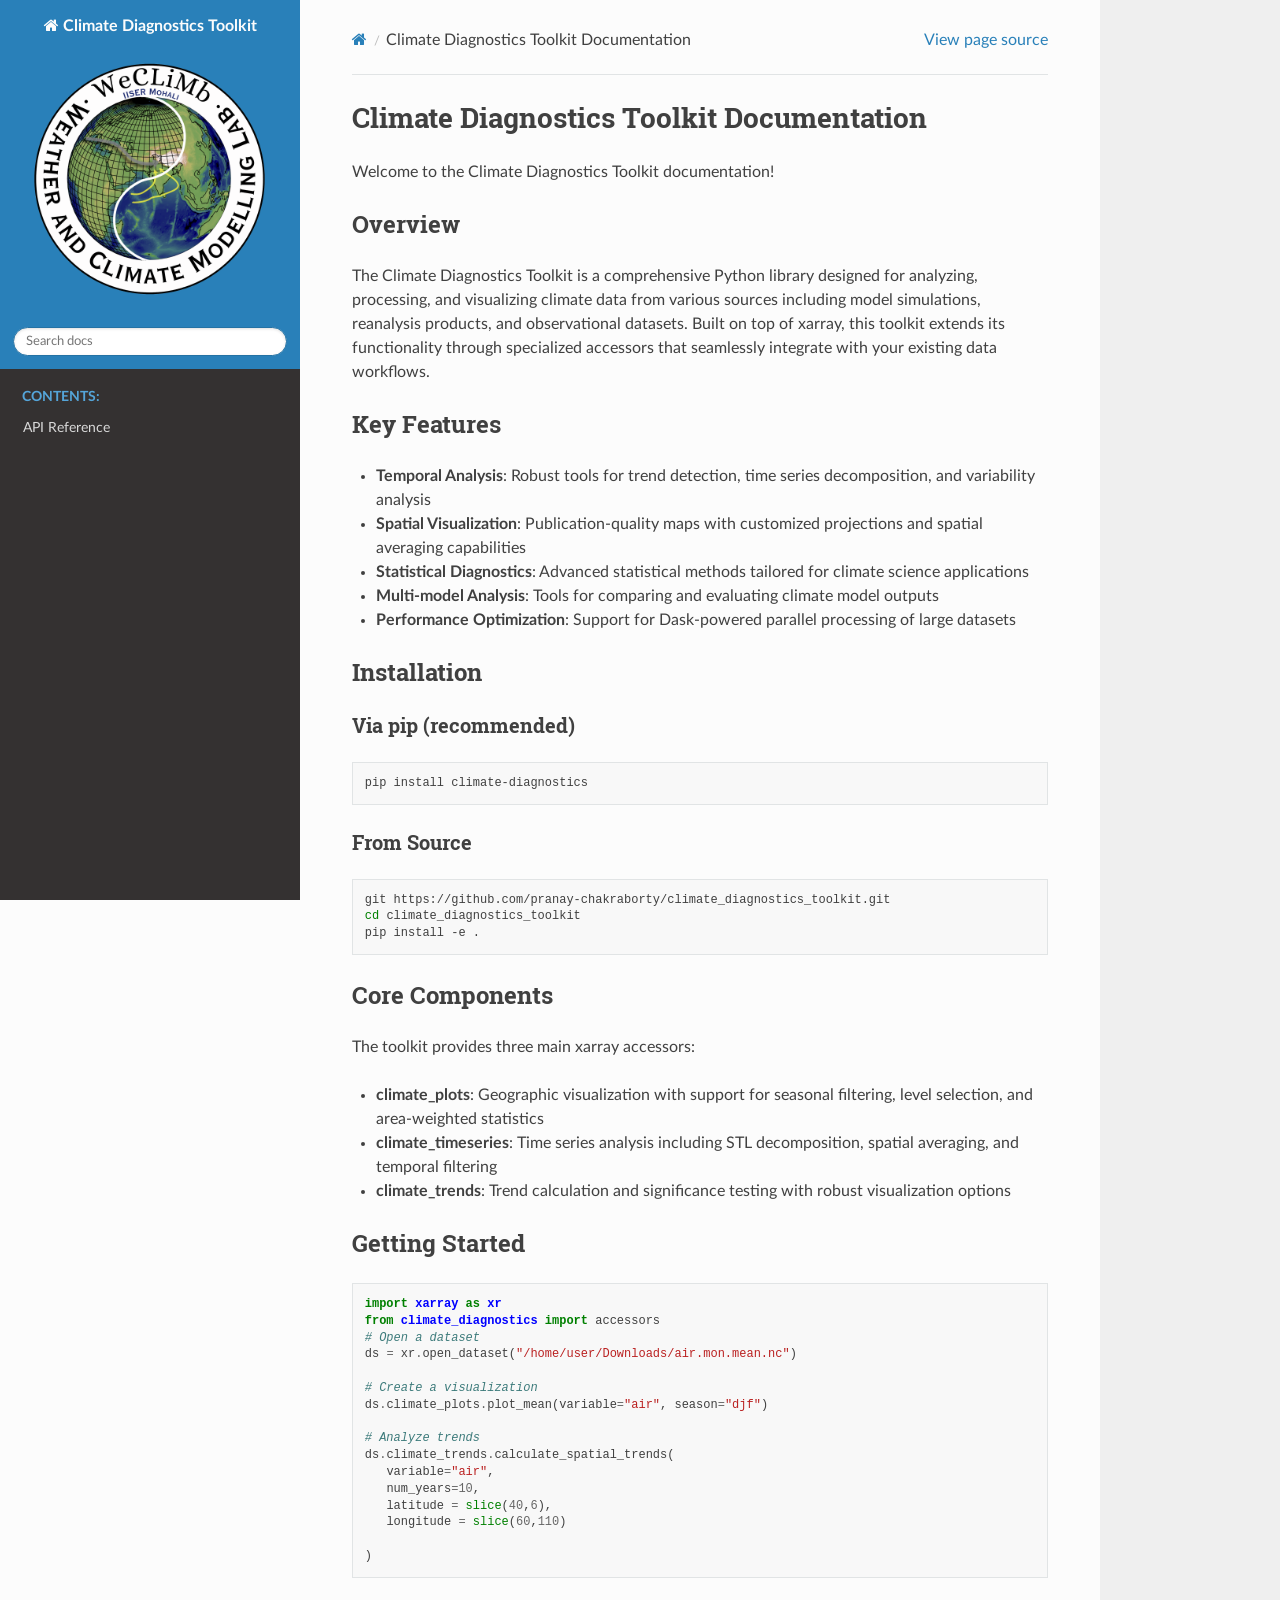
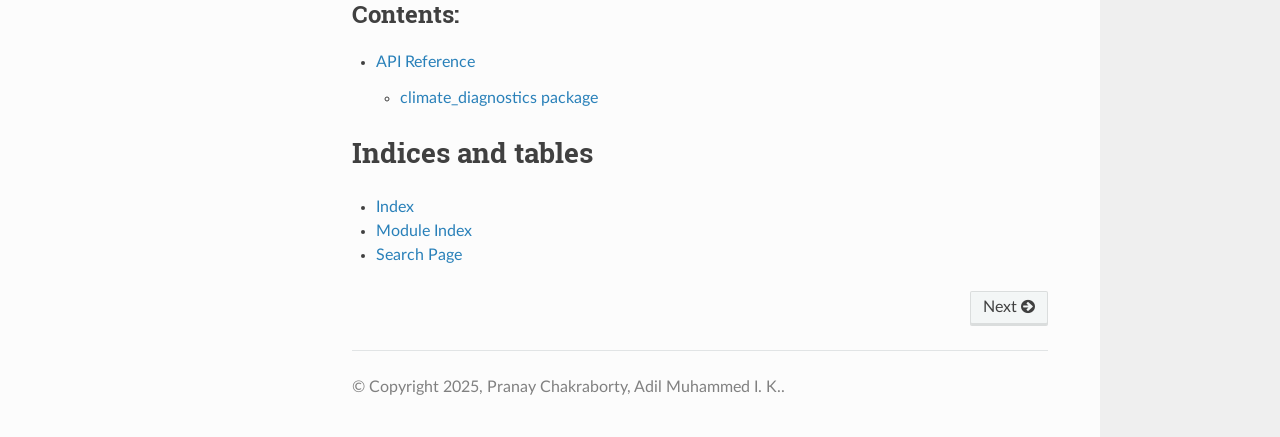
==== index.html @ 6eddb55f "deploy: e8792950f66086d9d485905671f3666b9c211454" ====
<!DOCTYPE html>
<html class="writer-html5" lang="en" data-content_root="./">
<head>
  <meta charset="utf-8" /><meta name="viewport" content="width=device-width, initial-scale=1" />

  <meta name="viewport" content="width=device-width, initial-scale=1.0" />
  <title>Climate Diagnostics Toolkit Documentation &mdash; Climate Diagnostics Toolkit 0.1.0 documentation</title>
      <link rel="stylesheet" type="text/css" href="_static/pygments.css?v=b86133f3" />
      <link rel="stylesheet" type="text/css" href="_static/css/theme.css?v=e59714d7" />

  
      <script src="_static/jquery.js?v=5d32c60e"></script>
      <script src="_static/_sphinx_javascript_frameworks_compat.js?v=2cd50e6c"></script>
      <script src="_static/documentation_options.js?v=01f34227"></script>
      <script src="_static/doctools.js?v=9bcbadda"></script>
      <script src="_static/sphinx_highlight.js?v=dc90522c"></script>
    <script src="_static/js/theme.js"></script>
    <link rel="index" title="Index" href="genindex.html" />
    <link rel="search" title="Search" href="search.html" />
    <link rel="next" title="climate_diagnostics" href="modules.html" /> 
</head>

<body class="wy-body-for-nav"> 
  <div class="wy-grid-for-nav">
    <nav data-toggle="wy-nav-shift" class="wy-nav-side">
      <div class="wy-side-scroll">
        <div class="wy-side-nav-search" >

          
          
          <a href="#" class="icon icon-home">
            Climate Diagnostics Toolkit
              <img src="_static/WeCLiMb_LOGO_1.png" class="logo" alt="Logo"/>
          </a>
<div role="search">
  <form id="rtd-search-form" class="wy-form" action="search.html" method="get">
    <input type="text" name="q" placeholder="Search docs" aria-label="Search docs" />
    <input type="hidden" name="check_keywords" value="yes" />
    <input type="hidden" name="area" value="default" />
  </form>
</div>
        </div><div class="wy-menu wy-menu-vertical" data-spy="affix" role="navigation" aria-label="Navigation menu">
              <p class="caption" role="heading"><span class="caption-text">Contents:</span></p>
<ul>
<li class="toctree-l1"><a class="reference internal" href="modules.html">API Reference</a></li>
</ul>

        </div>
      </div>
    </nav>

    <section data-toggle="wy-nav-shift" class="wy-nav-content-wrap"><nav class="wy-nav-top" aria-label="Mobile navigation menu" >
          <i data-toggle="wy-nav-top" class="fa fa-bars"></i>
          <a href="#">Climate Diagnostics Toolkit</a>
      </nav>

      <div class="wy-nav-content">
        <div class="rst-content">
          <div role="navigation" aria-label="Page navigation">
  <ul class="wy-breadcrumbs">
      <li><a href="#" class="icon icon-home" aria-label="Home"></a></li>
      <li class="breadcrumb-item active">Climate Diagnostics Toolkit Documentation</li>
      <li class="wy-breadcrumbs-aside">
            <a href="_sources/index.rst.txt" rel="nofollow"> View page source</a>
      </li>
  </ul>
  <hr/>
</div>
          <div role="main" class="document" itemscope="itemscope" itemtype="http://schema.org/Article">
           <div itemprop="articleBody">
             
  <section id="climate-diagnostics-toolkit-documentation">
<h1>Climate Diagnostics Toolkit Documentation<a class="headerlink" href="#climate-diagnostics-toolkit-documentation" title="Link to this heading"></a></h1>
<p>Welcome to the Climate Diagnostics Toolkit documentation!</p>
<section id="overview">
<h2>Overview<a class="headerlink" href="#overview" title="Link to this heading"></a></h2>
<p>The Climate Diagnostics Toolkit is a comprehensive Python library designed for analyzing, processing, and visualizing climate data from various sources including model simulations, reanalysis products, and observational datasets. Built on top of xarray, this toolkit extends its functionality through specialized accessors that seamlessly integrate with your existing data workflows.</p>
</section>
<section id="key-features">
<h2>Key Features<a class="headerlink" href="#key-features" title="Link to this heading"></a></h2>
<ul class="simple">
<li><p><strong>Temporal Analysis</strong>: Robust tools for trend detection, time series decomposition, and variability analysis</p></li>
<li><p><strong>Spatial Visualization</strong>: Publication-quality maps with customized projections and spatial averaging capabilities</p></li>
<li><p><strong>Statistical Diagnostics</strong>: Advanced statistical methods tailored for climate science applications</p></li>
<li><p><strong>Multi-model Analysis</strong>: Tools for comparing and evaluating climate model outputs</p></li>
<li><p><strong>Performance Optimization</strong>: Support for Dask-powered parallel processing of large datasets</p></li>
</ul>
</section>
<section id="installation">
<h2>Installation<a class="headerlink" href="#installation" title="Link to this heading"></a></h2>
<section id="via-pip-recommended">
<h3>Via pip (recommended)<a class="headerlink" href="#via-pip-recommended" title="Link to this heading"></a></h3>
<div class="highlight-bash notranslate"><div class="highlight"><pre><span></span>pip<span class="w"> </span>install<span class="w"> </span>climate-diagnostics
</pre></div>
</div>
</section>
<section id="from-source">
<h3>From Source<a class="headerlink" href="#from-source" title="Link to this heading"></a></h3>
<div class="highlight-bash notranslate"><div class="highlight"><pre><span></span>git<span class="w"> </span>https://github.com/pranay-chakraborty/climate_diagnostics_toolkit.git
<span class="nb">cd</span><span class="w"> </span>climate_diagnostics_toolkit
pip<span class="w"> </span>install<span class="w"> </span>-e<span class="w"> </span>.
</pre></div>
</div>
</section>
</section>
<section id="core-components">
<h2>Core Components<a class="headerlink" href="#core-components" title="Link to this heading"></a></h2>
<p>The toolkit provides three main xarray accessors:</p>
<ul class="simple">
<li><p><strong>climate_plots</strong>: Geographic visualization with support for seasonal filtering, level selection, and area-weighted statistics</p></li>
<li><p><strong>climate_timeseries</strong>: Time series analysis including STL decomposition, spatial averaging, and temporal filtering</p></li>
<li><p><strong>climate_trends</strong>: Trend calculation and significance testing with robust visualization options</p></li>
</ul>
</section>
<section id="getting-started">
<h2>Getting Started<a class="headerlink" href="#getting-started" title="Link to this heading"></a></h2>
<div class="highlight-python notranslate"><div class="highlight"><pre><span></span><span class="kn">import</span><span class="w"> </span><span class="nn">xarray</span><span class="w"> </span><span class="k">as</span><span class="w"> </span><span class="nn">xr</span>
<span class="kn">from</span><span class="w"> </span><span class="nn">climate_diagnostics</span><span class="w"> </span><span class="kn">import</span> <span class="n">accessors</span>
<span class="c1"># Open a dataset</span>
<span class="n">ds</span> <span class="o">=</span> <span class="n">xr</span><span class="o">.</span><span class="n">open_dataset</span><span class="p">(</span><span class="s2">&quot;/home/user/Downloads/air.mon.mean.nc&quot;</span><span class="p">)</span>

<span class="c1"># Create a visualization</span>
<span class="n">ds</span><span class="o">.</span><span class="n">climate_plots</span><span class="o">.</span><span class="n">plot_mean</span><span class="p">(</span><span class="n">variable</span><span class="o">=</span><span class="s2">&quot;air&quot;</span><span class="p">,</span> <span class="n">season</span><span class="o">=</span><span class="s2">&quot;djf&quot;</span><span class="p">)</span>

<span class="c1"># Analyze trends</span>
<span class="n">ds</span><span class="o">.</span><span class="n">climate_trends</span><span class="o">.</span><span class="n">calculate_spatial_trends</span><span class="p">(</span>
   <span class="n">variable</span><span class="o">=</span><span class="s2">&quot;air&quot;</span><span class="p">,</span>
   <span class="n">num_years</span><span class="o">=</span><span class="mi">10</span><span class="p">,</span>
   <span class="n">latitude</span> <span class="o">=</span> <span class="nb">slice</span><span class="p">(</span><span class="mi">40</span><span class="p">,</span><span class="mi">6</span><span class="p">),</span>
   <span class="n">longitude</span> <span class="o">=</span> <span class="nb">slice</span><span class="p">(</span><span class="mi">60</span><span class="p">,</span><span class="mi">110</span><span class="p">)</span>

<span class="p">)</span>
</pre></div>
</div>
<div class="toctree-wrapper compound">
<p class="caption" role="heading"><span class="caption-text">Contents:</span></p>
<ul>
<li class="toctree-l1"><a class="reference internal" href="modules.html">API Reference</a><ul>
<li class="toctree-l2"><a class="reference internal" href="climate_diagnostics.html">climate_diagnostics package</a></li>
</ul>
</li>
</ul>
</div>
</section>
</section>
<section id="indices-and-tables">
<h1>Indices and tables<a class="headerlink" href="#indices-and-tables" title="Link to this heading"></a></h1>
<ul class="simple">
<li><p><a class="reference internal" href="genindex.html"><span class="std std-ref">Index</span></a></p></li>
<li><p><a class="reference internal" href="py-modindex.html"><span class="std std-ref">Module Index</span></a></p></li>
<li><p><a class="reference internal" href="search.html"><span class="std std-ref">Search Page</span></a></p></li>
</ul>
</section>


           </div>
          </div>
          <footer><div class="rst-footer-buttons" role="navigation" aria-label="Footer">
        <a href="modules.html" class="btn btn-neutral float-right" title="climate_diagnostics" accesskey="n" rel="next">Next <span class="fa fa-arrow-circle-right" aria-hidden="true"></span></a>
    </div>

  <hr/>

  <div role="contentinfo">
    <p>&#169; Copyright 2025, Pranay Chakraborty, Adil Muhammed I. K..</p>
  </div>

   

</footer>
        </div>
      </div>
    </section>
  </div>
  <script>
      jQuery(function () {
          SphinxRtdTheme.Navigation.enable(true);
      });
  </script> 

</body>
</html>
---- _static/pygments.css ----
pre { line-height: 125%; }
td.linenos .normal { color: inherit; background-color: transparent; padding-left: 5px; padding-right: 5px; }
span.linenos { color: inherit; background-color: transparent; padding-left: 5px; padding-right: 5px; }
td.linenos .special { color: #000000; background-color: #ffffc0; padding-left: 5px; padding-right: 5px; }
span.linenos.special { color: #000000; background-color: #ffffc0; padding-left: 5px; padding-right: 5px; }
.highlight .hll { background-color: #ffffcc }
.highlight { background: #f8f8f8; }
.highlight .c { color: #3D7B7B; font-style: italic } /* Comment */
.highlight .err { border: 1px solid #F00 } /* Error */
.highlight .k { color: #008000; font-weight: bold } /* Keyword */
.highlight .o { color: #666 } /* Operator */
.highlight .ch { color: #3D7B7B; font-style: italic } /* Comment.Hashbang */
.highlight .cm { color: #3D7B7B; font-style: italic } /* Comment.Multiline */
.highlight .cp { color: #9C6500 } /* Comment.Preproc */
.highlight .cpf { color: #3D7B7B; font-style: italic } /* Comment.PreprocFile */
.highlight .c1 { color: #3D7B7B; font-style: italic } /* Comment.Single */
.highlight .cs { color: #3D7B7B; font-style: italic } /* Comment.Special */
.highlight .gd { color: #A00000 } /* Generic.Deleted */
.highlight .ge { font-style: italic } /* Generic.Emph */
.highlight .ges { font-weight: bold; font-style: italic } /* Generic.EmphStrong */
.highlight .gr { color: #E40000 } /* Generic.Error */
.highlight .gh { color: #000080; font-weight: bold } /* Generic.Heading */
.highlight .gi { color: #008400 } /* Generic.Inserted */
.highlight .go { color: #717171 } /* Generic.Output */
.highlight .gp { color: #000080; font-weight: bold } /* Generic.Prompt */
.highlight .gs { font-weight: bold } /* Generic.Strong */
.highlight .gu { color: #800080; font-weight: bold } /* Generic.Subheading */
.highlight .gt { color: #04D } /* Generic.Traceback */
.highlight .kc { color: #008000; font-weight: bold } /* Keyword.Constant */
.highlight .kd { color: #008000; font-weight: bold } /* Keyword.Declaration */
.highlight .kn { color: #008000; font-weight: bold } /* Keyword.Namespace */
.highlight .kp { color: #008000 } /* Keyword.Pseudo */
.highlight .kr { color: #008000; font-weight: bold } /* Keyword.Reserved */
.highlight .kt { color: #B00040 } /* Keyword.Type */
.highlight .m { color: #666 } /* Literal.Number */
.highlight .s { color: #BA2121 } /* Literal.String */
.highlight .na { color: #687822 } /* Name.Attribute */
.highlight .nb { color: #008000 } /* Name.Builtin */
.highlight .nc { color: #00F; font-weight: bold } /* Name.Class */
.highlight .no { color: #800 } /* Name.Constant */
.highlight .nd { color: #A2F } /* Name.Decorator */
.highlight .ni { color: #717171; font-weight: bold } /* Name.Entity */
.highlight .ne { color: #CB3F38; font-weight: bold } /* Name.Exception */
.highlight .nf { color: #00F } /* Name.Function */
.highlight .nl { color: #767600 } /* Name.Label */
.highlight .nn { color: #00F; font-weight: bold } /* Name.Namespace */
.highlight .nt { color: #008000; font-weight: bold } /* Name.Tag */
.highlight .nv { color: #19177C } /* Name.Variable */
.highlight .ow { color: #A2F; font-weight: bold } /* Operator.Word */
.highlight .w { color: #BBB } /* Text.Whitespace */
.highlight .mb { color: #666 } /* Literal.Number.Bin */
.highlight .mf { color: #666 } /* Literal.Number.Float */
.highlight .mh { color: #666 } /* Literal.Number.Hex */
.highlight .mi { color: #666 } /* Literal.Number.Integer */
.highlight .mo { color: #666 } /* Literal.Number.Oct */
.highlight .sa { color: #BA2121 } /* Literal.String.Affix */
.highlight .sb { color: #BA2121 } /* Literal.String.Backtick */
.highlight .sc { color: #BA2121 } /* Literal.String.Char */
.highlight .dl { color: #BA2121 } /* Literal.String.Delimiter */
.highlight .sd { color: #BA2121; font-style: italic } /* Literal.String.Doc */
.highlight .s2 { color: #BA2121 } /* Literal.String.Double */
.highlight .se { color: #AA5D1F; font-weight: bold } /* Literal.String.Escape */
.highlight .sh { color: #BA2121 } /* Literal.String.Heredoc */
.highlight .si { color: #A45A77; font-weight: bold } /* Literal.String.Interpol */
.highlight .sx { color: #008000 } /* Literal.String.Other */
.highlight .sr { color: #A45A77 } /* Literal.String.Regex */
.highlight .s1 { color: #BA2121 } /* Literal.String.Single */
.highlight .ss { color: #19177C } /* Literal.String.Symbol */
.highlight .bp { color: #008000 } /* Name.Builtin.Pseudo */
.highlight .fm { color: #00F } /* Name.Function.Magic */
.highlight .vc { color: #19177C } /* Name.Variable.Class */
.highlight .vg { color: #19177C } /* Name.Variable.Global */
.highlight .vi { color: #19177C } /* Name.Variable.Instance */
.highlight .vm { color: #19177C } /* Name.Variable.Magic */
.highlight .il { color: #666 } /* Literal.Number.Integer.Long */
---- _static/css/theme.css ----
html{box-sizing:border-box}*,:after,:before{box-sizing:inherit}article,aside,details,figcaption,figure,footer,header,hgroup,nav,section{display:block}audio,canvas,video{display:inline-block;*display:inline;*zoom:1}[hidden],audio:not([controls]){display:none}*{-webkit-box-sizing:border-box;-moz-box-sizing:border-box;box-sizing:border-box}html{font-size:100%;-webkit-text-size-adjust:100%;-ms-text-size-adjust:100%}body{margin:0}a:active,a:hover{outline:0}abbr[title]{border-bottom:1px dotted}b,strong{font-weight:700}blockquote{margin:0}dfn{font-style:italic}ins{background:#ff9;text-decoration:none}ins,mark{color:#000}mark{background:#ff0;font-style:italic;font-weight:700}.rst-content code,.rst-content tt,code,kbd,pre,samp{font-family:monospace,serif;_font-family:courier new,monospace;font-size:1em}pre{white-space:pre}q{quotes:none}q:after,q:before{content:"";content:none}small{font-size:85%}sub,sup{font-size:75%;line-height:0;position:relative;vertical-align:baseline}sup{top:-.5em}sub{bottom:-.25em}dl,ol,ul{margin:0;padding:0;list-style:none;list-style-image:none}li{list-style:none}dd{margin:0}img{border:0;-ms-interpolation-mode:bicubic;vertical-align:middle;max-width:100%}svg:not(:root){overflow:hidden}figure,form{margin:0}label{cursor:pointer}button,input,select,textarea{font-size:100%;margin:0;vertical-align:baseline;*vertical-align:middle}button,input{line-height:normal}button,input[type=button],input[type=reset],input[type=submit]{cursor:pointer;-webkit-appearance:button;*overflow:visible}button[disabled],input[disabled]{cursor:default}input[type=search]{-webkit-appearance:textfield;-moz-box-sizing:content-box;-webkit-box-sizing:content-box;box-sizing:content-box}textarea{resize:vertical}table{border-collapse:collapse;border-spacing:0}td{vertical-align:top}.chromeframe{margin:.2em 0;background:#ccc;color:#000;padding:.2em 0}.ir{display:block;border:0;text-indent:-999em;overflow:hidden;background-color:transparent;background-repeat:no-repeat;text-align:left;direction:ltr;*line-height:0}.ir br{display:none}.hidden{display:none!important;visibility:hidden}.visuallyhidden{border:0;clip:rect(0 0 0 0);height:1px;margin:-1px;overflow:hidden;padding:0;position:absolute;width:1px}.visuallyhidden.focusable:active,.visuallyhidden.focusable:focus{clip:auto;height:auto;margin:0;overflow:visible;position:static;width:auto}.invisible{visibility:hidden}.relative{position:relative}big,small{font-size:100%}@media print{body,html,section{background:none!important}*{box-shadow:none!important;text-shadow:none!important;filter:none!important;-ms-filter:none!important}a,a:visited{text-decoration:underline}.ir a:after,a[href^="#"]:after,a[href^="javascript:"]:after{content:""}blockquote,pre{page-break-inside:avoid}thead{display:table-header-group}img,tr{page-break-inside:avoid}img{max-width:100%!important}@page{margin:.5cm}.rst-content .toctree-wrapper>p.caption,h2,h3,p{orphans:3;widows:3}.rst-content .toctree-wrapper>p.caption,h2,h3{page-break-after:avoid}}.btn,.fa:before,.icon:before,.rst-content .admonition,.rst-content .admonition-title:before,.rst-content .admonition-todo,.rst-content .attention,.rst-content .caution,.rst-content .code-block-caption .headerlink:before,.rst-content .danger,.rst-content .eqno .headerlink:before,.rst-content .error,.rst-content .hint,.rst-content .important,.rst-content .note,.rst-content .seealso,.rst-content .tip,.rst-content .warning,.rst-content code.download span:first-child:before,.rst-content dl dt .headerlink:before,.rst-content h1 .headerlink:before,.rst-content h2 .headerlink:before,.rst-content h3 .headerlink:before,.rst-content h4 .headerlink:before,.rst-content h5 .headerlink:before,.rst-content h6 .headerlink:before,.rst-content p.caption .headerlink:before,.rst-content p .headerlink:before,.rst-content table>caption .headerlink:before,.rst-content tt.download span:first-child:before,.wy-alert,.wy-dropdown .caret:before,.wy-inline-validate.wy-inline-validate-danger .wy-input-context:before,.wy-inline-validate.wy-inline-validate-info .wy-input-context:before,.wy-inline-validate.wy-inline-validate-success .wy-input-context:before,.wy-inline-validate.wy-inline-validate-warning .wy-input-context:before,.wy-menu-vertical li.current>a button.toctree-expand:before,.wy-menu-vertical li.on a button.toctree-expand:before,.wy-menu-vertical li button.toctree-expand:before,input[type=color],input[type=date],input[type=datetime-local],input[type=datetime],input[type=email],input[type=month],input[type=number],input[type=password],input[type=search],input[type=tel],input[type=text],input[type=time],input[type=url],input[type=week],select,textarea{-webkit-font-smoothing:antialiased}.clearfix{*zoom:1}.clearfix:after,.clearfix:before{display:table;content:""}.clearfix:after{clear:both}/*!
 *  Font Awesome 4.7.0 by @davegandy - http://fontawesome.io - @fontawesome
 *  License - http://fontawesome.io/license (Font: SIL OFL 1.1, CSS: MIT License)
 */@font-face{font-family:FontAwesome;src:url(fonts/fontawesome-webfont.eot?674f50d287a8c48dc19ba404d20fe713);src:url(fonts/fontawesome-webfont.eot?674f50d287a8c48dc19ba404d20fe713?#iefix&v=4.7.0) format("embedded-opentype"),url(fonts/fontawesome-webfont.woff2?af7ae505a9eed503f8b8e6982036873e) format("woff2"),url(fonts/fontawesome-webfont.woff?fee66e712a8a08eef5805a46892932ad) format("woff"),url(fonts/fontawesome-webfont.ttf?b06871f281fee6b241d60582ae9369b9) format("truetype"),url(fonts/fontawesome-webfont.svg?912ec66d7572ff821749319396470bde#fontawesomeregular) format("svg");font-weight:400;font-style:normal}.fa,.icon,.rst-content .admonition-title,.rst-content .code-block-caption .headerlink,.rst-content .eqno .headerlink,.rst-content code.download span:first-child,.rst-content dl dt .headerlink,.rst-content h1 .headerlink,.rst-content h2 .headerlink,.rst-content h3 .headerlink,.rst-content h4 .headerlink,.rst-content h5 .headerlink,.rst-content h6 .headerlink,.rst-content p.caption .headerlink,.rst-content p .headerlink,.rst-content table>caption .headerlink,.rst-content tt.download span:first-child,.wy-menu-vertical li.current>a button.toctree-expand,.wy-menu-vertical li.on a button.toctree-expand,.wy-menu-vertical li button.toctree-expand{display:inline-block;font:normal normal normal 14px/1 FontAwesome;font-size:inherit;text-rendering:auto;-webkit-font-smoothing:antialiased;-moz-osx-font-smoothing:grayscale}.fa-lg{font-size:1.33333em;line-height:.75em;vertical-align:-15%}.fa-2x{font-size:2em}.fa-3x{font-size:3em}.fa-4x{font-size:4em}.fa-5x{font-size:5em}.fa-fw{width:1.28571em;text-align:center}.fa-ul{padding-left:0;margin-left:2.14286em;list-style-type:none}.fa-ul>li{position:relative}.fa-li{position:absolute;left:-2.14286em;width:2.14286em;top:.14286em;text-align:center}.fa-li.fa-lg{left:-1.85714em}.fa-border{padding:.2em .25em .15em;border:.08em solid #eee;border-radius:.1em}.fa-pull-left{float:left}.fa-pull-right{float:right}.fa-pull-left.icon,.fa.fa-pull-left,.rst-content .code-block-caption .fa-pull-left.headerlink,.rst-content .eqno .fa-pull-left.headerlink,.rst-content .fa-pull-left.admonition-title,.rst-content code.download span.fa-pull-left:first-child,.rst-content dl dt .fa-pull-left.headerlink,.rst-content h1 .fa-pull-left.headerlink,.rst-content h2 .fa-pull-left.headerlink,.rst-content h3 .fa-pull-left.headerlink,.rst-content h4 .fa-pull-left.headerlink,.rst-content h5 .fa-pull-left.headerlink,.rst-content h6 .fa-pull-left.headerlink,.rst-content p .fa-pull-left.headerlink,.rst-content table>caption .fa-pull-left.headerlink,.rst-content tt.download span.fa-pull-left:first-child,.wy-menu-vertical li.current>a button.fa-pull-left.toctree-expand,.wy-menu-vertical li.on a button.fa-pull-left.toctree-expand,.wy-menu-vertical li button.fa-pull-left.toctree-expand{margin-right:.3em}.fa-pull-right.icon,.fa.fa-pull-right,.rst-content .code-block-caption .fa-pull-right.headerlink,.rst-content .eqno .fa-pull-right.headerlink,.rst-content .fa-pull-right.admonition-title,.rst-content code.download span.fa-pull-right:first-child,.rst-content dl dt .fa-pull-right.headerlink,.rst-content h1 .fa-pull-right.headerlink,.rst-content h2 .fa-pull-right.headerlink,.rst-content h3 .fa-pull-right.headerlink,.rst-content h4 .fa-pull-right.headerlink,.rst-content h5 .fa-pull-right.headerlink,.rst-content h6 .fa-pull-right.headerlink,.rst-content p .fa-pull-right.headerlink,.rst-content table>caption .fa-pull-right.headerlink,.rst-content tt.download span.fa-pull-right:first-child,.wy-menu-vertical li.current>a button.fa-pull-right.toctree-expand,.wy-menu-vertical li.on a button.fa-pull-right.toctree-expand,.wy-menu-vertical li button.fa-pull-right.toctree-expand{margin-left:.3em}.pull-right{float:right}.pull-left{float:left}.fa.pull-left,.pull-left.icon,.rst-content .code-block-caption .pull-left.headerlink,.rst-content .eqno .pull-left.headerlink,.rst-content .pull-left.admonition-title,.rst-content code.download span.pull-left:first-child,.rst-content dl dt .pull-left.headerlink,.rst-content h1 .pull-left.headerlink,.rst-content h2 .pull-left.headerlink,.rst-content h3 .pull-left.headerlink,.rst-content h4 .pull-left.headerlink,.rst-content h5 .pull-left.headerlink,.rst-content h6 .pull-left.headerlink,.rst-content p .pull-left.headerlink,.rst-content table>caption .pull-left.headerlink,.rst-content tt.download span.pull-left:first-child,.wy-menu-vertical li.current>a button.pull-left.toctree-expand,.wy-menu-vertical li.on a button.pull-left.toctree-expand,.wy-menu-vertical li button.pull-left.toctree-expand{margin-right:.3em}.fa.pull-right,.pull-right.icon,.rst-content .code-block-caption .pull-right.headerlink,.rst-content .eqno .pull-right.headerlink,.rst-content .pull-right.admonition-title,.rst-content code.download span.pull-right:first-child,.rst-content dl dt .pull-right.headerlink,.rst-content h1 .pull-right.headerlink,.rst-content h2 .pull-right.headerlink,.rst-content h3 .pull-right.headerlink,.rst-content h4 .pull-right.headerlink,.rst-content h5 .pull-right.headerlink,.rst-content h6 .pull-right.headerlink,.rst-content p .pull-right.headerlink,.rst-content table>caption .pull-right.headerlink,.rst-content tt.download span.pull-right:first-child,.wy-menu-vertical li.current>a button.pull-right.toctree-expand,.wy-menu-vertical li.on a button.pull-right.toctree-expand,.wy-menu-vertical li button.pull-right.toctree-expand{margin-left:.3em}.fa-spin{-webkit-animation:fa-spin 2s linear infinite;animation:fa-spin 2s linear infinite}.fa-pulse{-webkit-animation:fa-spin 1s steps(8) infinite;animation:fa-spin 1s steps(8) infinite}@-webkit-keyframes fa-spin{0%{-webkit-transform:rotate(0deg);transform:rotate(0deg)}to{-webkit-transform:rotate(359deg);transform:rotate(359deg)}}@keyframes fa-spin{0%{-webkit-transform:rotate(0deg);transform:rotate(0deg)}to{-webkit-transform:rotate(359deg);transform:rotate(359deg)}}.fa-rotate-90{-ms-filter:"progid:DXImageTransform.Microsoft.BasicImage(rotation=1)";-webkit-transform:rotate(90deg);-ms-transform:rotate(90deg);transform:rotate(90deg)}.fa-rotate-180{-ms-filter:"progid:DXImageTransform.Microsoft.BasicImage(rotation=2)";-webkit-transform:rotate(180deg);-ms-transform:rotate(180deg);transform:rotate(180deg)}.fa-rotate-270{-ms-filter:"progid:DXImageTransform.Microsoft.BasicImage(rotation=3)";-webkit-transform:rotate(270deg);-ms-transform:rotate(270deg);transform:rotate(270deg)}.fa-flip-horizontal{-ms-filter:"progid:DXImageTransform.Microsoft.BasicImage(rotation=0, mirror=1)";-webkit-transform:scaleX(-1);-ms-transform:scaleX(-1);transform:scaleX(-1)}.fa-flip-vertical{-ms-filter:"progid:DXImageTransform.Microsoft.BasicImage(rotation=2, mirror=1)";-webkit-transform:scaleY(-1);-ms-transform:scaleY(-1);transform:scaleY(-1)}:root .fa-flip-horizontal,:root .fa-flip-vertical,:root .fa-rotate-90,:root .fa-rotate-180,:root .fa-rotate-270{filter:none}.fa-stack{position:relative;display:inline-block;width:2em;height:2em;line-height:2em;vertical-align:middle}.fa-stack-1x,.fa-stack-2x{position:absolute;left:0;width:100%;text-align:center}.fa-stack-1x{line-height:inherit}.fa-stack-2x{font-size:2em}.fa-inverse{color:#fff}.fa-glass:before{content:""}.fa-music:before{content:""}.fa-search:before,.icon-search:before{content:""}.fa-envelope-o:before{content:""}.fa-heart:before{content:""}.fa-star:before{content:""}.fa-star-o:before{content:""}.fa-user:before{content:""}.fa-film:before{content:""}.fa-th-large:before{content:""}.fa-th:before{content:""}.fa-th-list:before{content:""}.fa-check:before{content:""}.fa-close:before,.fa-remove:before,.fa-times:before{content:""}.fa-search-plus:before{content:""}.fa-search-minus:before{content:""}.fa-power-off:before{content:""}.fa-signal:before{content:""}.fa-cog:before,.fa-gear:before{content:""}.fa-trash-o:before{content:""}.fa-home:before,.icon-home:before{content:""}.fa-file-o:before{content:""}.fa-clock-o:before{content:""}.fa-road:before{content:""}.fa-download:before,.rst-content code.download span:first-child:before,.rst-content tt.download span:first-child:before{content:""}.fa-arrow-circle-o-down:before{content:""}.fa-arrow-circle-o-up:before{content:""}.fa-inbox:before{content:""}.fa-play-circle-o:before{content:""}.fa-repeat:before,.fa-rotate-right:before{content:""}.fa-refresh:before{content:""}.fa-list-alt:before{content:""}.fa-lock:before{content:""}.fa-flag:before{content:""}.fa-headphones:before{content:""}.fa-volume-off:before{content:""}.fa-volume-down:before{content:""}.fa-volume-up:before{content:""}.fa-qrcode:before{content:""}.fa-barcode:before{content:""}.fa-tag:before{content:""}.fa-tags:before{content:""}.fa-book:before,.icon-book:before{content:""}.fa-bookmark:before{content:""}.fa-print:before{content:""}.fa-camera:before{content:""}.fa-font:before{content:""}.fa-bold:before{content:""}.fa-italic:before{content:""}.fa-text-height:before{content:""}.fa-text-width:before{content:""}.fa-align-left:before{content:""}.fa-align-center:before{content:""}.fa-align-right:before{content:""}.fa-align-justify:before{content:""}.fa-list:before{content:""}.fa-dedent:before,.fa-outdent:before{content:""}.fa-indent:before{content:""}.fa-video-camera:before{content:""}.fa-image:before,.fa-photo:before,.fa-picture-o:before{content:""}.fa-pencil:before{content:""}.fa-map-marker:before{content:""}.fa-adjust:before{content:""}.fa-tint:before{content:""}.fa-edit:before,.fa-pencil-square-o:before{content:""}.fa-share-square-o:before{content:""}.fa-check-square-o:before{content:""}.fa-arrows:before{content:""}.fa-step-backward:before{content:""}.fa-fast-backward:before{content:""}.fa-backward:before{content:""}.fa-play:before{content:""}.fa-pause:before{content:""}.fa-stop:before{content:""}.fa-forward:before{content:""}.fa-fast-forward:before{content:""}.fa-step-forward:before{content:""}.fa-eject:before{content:""}.fa-chevron-left:before{content:""}.fa-chevron-right:before{content:""}.fa-plus-circle:before{content:""}.fa-minus-circle:before{content:""}.fa-times-circle:before,.wy-inline-validate.wy-inline-validate-danger .wy-input-context:before{content:""}.fa-check-circle:before,.wy-inline-validate.wy-inline-validate-success .wy-input-context:before{content:""}.fa-question-circle:before{content:""}.fa-info-circle:before{content:""}.fa-crosshairs:before{content:""}.fa-times-circle-o:before{content:""}.fa-check-circle-o:before{content:""}.fa-ban:before{content:""}.fa-arrow-left:before{content:""}.fa-arrow-right:before{content:""}.fa-arrow-up:before{content:""}.fa-arrow-down:before{content:""}.fa-mail-forward:before,.fa-share:before{content:""}.fa-expand:before{content:""}.fa-compress:before{content:""}.fa-plus:before{content:""}.fa-minus:before{content:""}.fa-asterisk:before{content:""}.fa-exclamation-circle:before,.rst-content .admonition-title:before,.wy-inline-validate.wy-inline-validate-info .wy-input-context:before,.wy-inline-validate.wy-inline-validate-warning .wy-input-context:before{content:""}.fa-gift:before{content:""}.fa-leaf:before{content:""}.fa-fire:before,.icon-fire:before{content:""}.fa-eye:before{content:""}.fa-eye-slash:before{content:""}.fa-exclamation-triangle:before,.fa-warning:before{content:""}.fa-plane:before{content:""}.fa-calendar:before{content:""}.fa-random:before{content:""}.fa-comment:before{content:""}.fa-magnet:before{content:""}.fa-chevron-up:before{content:""}.fa-chevron-down:before{content:""}.fa-retweet:before{content:""}.fa-shopping-cart:before{content:""}.fa-folder:before{content:""}.fa-folder-open:before{content:""}.fa-arrows-v:before{content:""}.fa-arrows-h:before{content:""}.fa-bar-chart-o:before,.fa-bar-chart:before{content:""}.fa-twitter-square:before{content:""}.fa-facebook-square:before{content:""}.fa-camera-retro:before{content:""}.fa-key:before{content:""}.fa-cogs:before,.fa-gears:before{content:""}.fa-comments:before{content:""}.fa-thumbs-o-up:before{content:""}.fa-thumbs-o-down:before{content:""}.fa-star-half:before{content:""}.fa-heart-o:before{content:""}.fa-sign-out:before{content:""}.fa-linkedin-square:before{content:""}.fa-thumb-tack:before{content:""}.fa-external-link:before{content:""}.fa-sign-in:before{content:""}.fa-trophy:before{content:""}.fa-github-square:before{content:""}.fa-upload:before{content:""}.fa-lemon-o:before{content:""}.fa-phone:before{content:""}.fa-square-o:before{content:""}.fa-bookmark-o:before{content:""}.fa-phone-square:before{content:""}.fa-twitter:before{content:""}.fa-facebook-f:before,.fa-facebook:before{content:""}.fa-github:before,.icon-github:before{content:""}.fa-unlock:before{content:""}.fa-credit-card:before{content:""}.fa-feed:before,.fa-rss:before{content:""}.fa-hdd-o:before{content:""}.fa-bullhorn:before{content:""}.fa-bell:before{content:""}.fa-certificate:before{content:""}.fa-hand-o-right:before{content:""}.fa-hand-o-left:before{content:""}.fa-hand-o-up:before{content:""}.fa-hand-o-down:before{content:""}.fa-arrow-circle-left:before,.icon-circle-arrow-left:before{content:""}.fa-arrow-circle-right:before,.icon-circle-arrow-right:before{content:""}.fa-arrow-circle-up:before{content:""}.fa-arrow-circle-down:before{content:""}.fa-globe:before{content:""}.fa-wrench:before{content:""}.fa-tasks:before{content:""}.fa-filter:before{content:""}.fa-briefcase:before{content:""}.fa-arrows-alt:before{content:""}.fa-group:before,.fa-users:before{content:""}.fa-chain:before,.fa-link:before,.icon-link:before{content:""}.fa-cloud:before{content:""}.fa-flask:before{content:""}.fa-cut:before,.fa-scissors:before{content:""}.fa-copy:before,.fa-files-o:before{content:""}.fa-paperclip:before{content:""}.fa-floppy-o:before,.fa-save:before{content:""}.fa-square:before{content:""}.fa-bars:before,.fa-navicon:before,.fa-reorder:before{content:""}.fa-list-ul:before{content:""}.fa-list-ol:before{content:""}.fa-strikethrough:before{content:""}.fa-underline:before{content:""}.fa-table:before{content:""}.fa-magic:before{content:""}.fa-truck:before{content:""}.fa-pinterest:before{content:""}.fa-pinterest-square:before{content:""}.fa-google-plus-square:before{content:""}.fa-google-plus:before{content:""}.fa-money:before{content:""}.fa-caret-down:before,.icon-caret-down:before,.wy-dropdown .caret:before{content:""}.fa-caret-up:before{content:""}.fa-caret-left:before{content:""}.fa-caret-right:before{content:""}.fa-columns:before{content:""}.fa-sort:before,.fa-unsorted:before{content:""}.fa-sort-desc:before,.fa-sort-down:before{content:""}.fa-sort-asc:before,.fa-sort-up:before{content:""}.fa-envelope:before{content:""}.fa-linkedin:before{content:""}.fa-rotate-left:before,.fa-undo:before{content:""}.fa-gavel:before,.fa-legal:before{content:""}.fa-dashboard:before,.fa-tachometer:before{content:""}.fa-comment-o:before{content:""}.fa-comments-o:before{content:""}.fa-bolt:before,.fa-flash:before{content:""}.fa-sitemap:before{content:""}.fa-umbrella:before{content:""}.fa-clipboard:before,.fa-paste:before{content:""}.fa-lightbulb-o:before{content:""}.fa-exchange:before{content:""}.fa-cloud-download:before{content:""}.fa-cloud-upload:before{content:""}.fa-user-md:before{content:""}.fa-stethoscope:before{content:""}.fa-suitcase:before{content:""}.fa-bell-o:before{content:""}.fa-coffee:before{content:""}.fa-cutlery:before{content:""}.fa-file-text-o:before{content:""}.fa-building-o:before{content:""}.fa-hospital-o:before{content:""}.fa-ambulance:before{content:""}.fa-medkit:before{content:""}.fa-fighter-jet:before{content:""}.fa-beer:before{content:""}.fa-h-square:before{content:""}.fa-plus-square:before{content:""}.fa-angle-double-left:before{content:""}.fa-angle-double-right:before{content:""}.fa-angle-double-up:before{content:""}.fa-angle-double-down:before{content:""}.fa-angle-left:before{content:""}.fa-angle-right:before{content:""}.fa-angle-up:before{content:""}.fa-angle-down:before{content:""}.fa-desktop:before{content:""}.fa-laptop:before{content:""}.fa-tablet:before{content:""}.fa-mobile-phone:before,.fa-mobile:before{content:""}.fa-circle-o:before{content:""}.fa-quote-left:before{content:""}.fa-quote-right:before{content:""}.fa-spinner:before{content:""}.fa-circle:before{content:""}.fa-mail-reply:before,.fa-reply:before{content:""}.fa-github-alt:before{content:""}.fa-folder-o:before{content:""}.fa-folder-open-o:before{content:""}.fa-smile-o:before{content:""}.fa-frown-o:before{content:""}.fa-meh-o:before{content:""}.fa-gamepad:before{content:""}.fa-keyboard-o:before{content:""}.fa-flag-o:before{content:""}.fa-flag-checkered:before{content:""}.fa-terminal:before{content:""}.fa-code:before{content:""}.fa-mail-reply-all:before,.fa-reply-all:before{content:""}.fa-star-half-empty:before,.fa-star-half-full:before,.fa-star-half-o:before{content:""}.fa-location-arrow:before{content:""}.fa-crop:before{content:""}.fa-code-fork:before{content:""}.fa-chain-broken:before,.fa-unlink:before{content:""}.fa-question:before{content:""}.fa-info:before{content:""}.fa-exclamation:before{content:""}.fa-superscript:before{content:""}.fa-subscript:before{content:""}.fa-eraser:before{content:""}.fa-puzzle-piece:before{content:""}.fa-microphone:before{content:""}.fa-microphone-slash:before{content:""}.fa-shield:before{content:""}.fa-calendar-o:before{content:""}.fa-fire-extinguisher:before{content:""}.fa-rocket:before{content:""}.fa-maxcdn:before{content:""}.fa-chevron-circle-left:before{content:""}.fa-chevron-circle-right:before{content:""}.fa-chevron-circle-up:before{content:""}.fa-chevron-circle-down:before{content:""}.fa-html5:before{content:""}.fa-css3:before{content:""}.fa-anchor:before{content:""}.fa-unlock-alt:before{content:""}.fa-bullseye:before{content:""}.fa-ellipsis-h:before{content:""}.fa-ellipsis-v:before{content:""}.fa-rss-square:before{content:""}.fa-play-circle:before{content:""}.fa-ticket:before{content:""}.fa-minus-square:before{content:""}.fa-minus-square-o:before,.wy-menu-vertical li.current>a button.toctree-expand:before,.wy-menu-vertical li.on a button.toctree-expand:before{content:""}.fa-level-up:before{content:""}.fa-level-down:before{content:""}.fa-check-square:before{content:""}.fa-pencil-square:before{content:""}.fa-external-link-square:before{content:""}.fa-share-square:before{content:""}.fa-compass:before{content:""}.fa-caret-square-o-down:before,.fa-toggle-down:before{content:""}.fa-caret-square-o-up:before,.fa-toggle-up:before{content:""}.fa-caret-square-o-right:before,.fa-toggle-right:before{content:""}.fa-eur:before,.fa-euro:before{content:""}.fa-gbp:before{content:""}.fa-dollar:before,.fa-usd:before{content:""}.fa-inr:before,.fa-rupee:before{content:""}.fa-cny:before,.fa-jpy:before,.fa-rmb:before,.fa-yen:before{content:""}.fa-rouble:before,.fa-rub:before,.fa-ruble:before{content:""}.fa-krw:before,.fa-won:before{content:""}.fa-bitcoin:before,.fa-btc:before{content:""}.fa-file:before{content:""}.fa-file-text:before{content:""}.fa-sort-alpha-asc:before{content:""}.fa-sort-alpha-desc:before{content:""}.fa-sort-amount-asc:before{content:""}.fa-sort-amount-desc:before{content:""}.fa-sort-numeric-asc:before{content:""}.fa-sort-numeric-desc:before{content:""}.fa-thumbs-up:before{content:""}.fa-thumbs-down:before{content:""}.fa-youtube-square:before{content:""}.fa-youtube:before{content:""}.fa-xing:before{content:""}.fa-xing-square:before{content:""}.fa-youtube-play:before{content:""}.fa-dropbox:before{content:""}.fa-stack-overflow:before{content:""}.fa-instagram:before{content:""}.fa-flickr:before{content:""}.fa-adn:before{content:""}.fa-bitbucket:before,.icon-bitbucket:before{content:""}.fa-bitbucket-square:before{content:""}.fa-tumblr:before{content:""}.fa-tumblr-square:before{content:""}.fa-long-arrow-down:before{content:""}.fa-long-arrow-up:before{content:""}.fa-long-arrow-left:before{content:""}.fa-long-arrow-right:before{content:""}.fa-apple:before{content:""}.fa-windows:before{content:""}.fa-android:before{content:""}.fa-linux:before{content:""}.fa-dribbble:before{content:""}.fa-skype:before{content:""}.fa-foursquare:before{content:""}.fa-trello:before{content:""}.fa-female:before{content:""}.fa-male:before{content:""}.fa-gittip:before,.fa-gratipay:before{content:""}.fa-sun-o:before{content:""}.fa-moon-o:before{content:""}.fa-archive:before{content:""}.fa-bug:before{content:""}.fa-vk:before{content:""}.fa-weibo:before{content:""}.fa-renren:before{content:""}.fa-pagelines:before{content:""}.fa-stack-exchange:before{content:""}.fa-arrow-circle-o-right:before{content:""}.fa-arrow-circle-o-left:before{content:""}.fa-caret-square-o-left:before,.fa-toggle-left:before{content:""}.fa-dot-circle-o:before{content:""}.fa-wheelchair:before{content:""}.fa-vimeo-square:before{content:""}.fa-try:before,.fa-turkish-lira:before{content:""}.fa-plus-square-o:before,.wy-menu-vertical li button.toctree-expand:before{content:""}.fa-space-shuttle:before{content:""}.fa-slack:before{content:""}.fa-envelope-square:before{content:""}.fa-wordpress:before{content:""}.fa-openid:before{content:""}.fa-bank:before,.fa-institution:before,.fa-university:before{content:""}.fa-graduation-cap:before,.fa-mortar-board:before{content:""}.fa-yahoo:before{content:""}.fa-google:before{content:""}.fa-reddit:before{content:""}.fa-reddit-square:before{content:""}.fa-stumbleupon-circle:before{content:""}.fa-stumbleupon:before{content:""}.fa-delicious:before{content:""}.fa-digg:before{content:""}.fa-pied-piper-pp:before{content:""}.fa-pied-piper-alt:before{content:""}.fa-drupal:before{content:""}.fa-joomla:before{content:""}.fa-language:before{content:""}.fa-fax:before{content:""}.fa-building:before{content:""}.fa-child:before{content:""}.fa-paw:before{content:""}.fa-spoon:before{content:""}.fa-cube:before{content:""}.fa-cubes:before{content:""}.fa-behance:before{content:""}.fa-behance-square:before{content:""}.fa-steam:before{content:""}.fa-steam-square:before{content:""}.fa-recycle:before{content:""}.fa-automobile:before,.fa-car:before{content:""}.fa-cab:before,.fa-taxi:before{content:""}.fa-tree:before{content:""}.fa-spotify:before{content:""}.fa-deviantart:before{content:""}.fa-soundcloud:before{content:""}.fa-database:before{content:""}.fa-file-pdf-o:before{content:""}.fa-file-word-o:before{content:""}.fa-file-excel-o:before{content:""}.fa-file-powerpoint-o:before{content:""}.fa-file-image-o:before,.fa-file-photo-o:before,.fa-file-picture-o:before{content:""}.fa-file-archive-o:before,.fa-file-zip-o:before{content:""}.fa-file-audio-o:before,.fa-file-sound-o:before{content:""}.fa-file-movie-o:before,.fa-file-video-o:before{content:""}.fa-file-code-o:before{content:""}.fa-vine:before{content:""}.fa-codepen:before{content:""}.fa-jsfiddle:before{content:""}.fa-life-bouy:before,.fa-life-buoy:before,.fa-life-ring:before,.fa-life-saver:before,.fa-support:before{content:""}.fa-circle-o-notch:before{content:""}.fa-ra:before,.fa-rebel:before,.fa-resistance:before{content:""}.fa-empire:before,.fa-ge:before{content:""}.fa-git-square:before{content:""}.fa-git:before{content:""}.fa-hacker-news:before,.fa-y-combinator-square:before,.fa-yc-square:before{content:""}.fa-tencent-weibo:before{content:""}.fa-qq:before{content:""}.fa-wechat:before,.fa-weixin:before{content:""}.fa-paper-plane:before,.fa-send:before{content:""}.fa-paper-plane-o:before,.fa-send-o:before{content:""}.fa-history:before{content:""}.fa-circle-thin:before{content:""}.fa-header:before{content:""}.fa-paragraph:before{content:""}.fa-sliders:before{content:""}.fa-share-alt:before{content:""}.fa-share-alt-square:before{content:""}.fa-bomb:before{content:""}.fa-futbol-o:before,.fa-soccer-ball-o:before{content:""}.fa-tty:before{content:""}.fa-binoculars:before{content:""}.fa-plug:before{content:""}.fa-slideshare:before{content:""}.fa-twitch:before{content:""}.fa-yelp:before{content:""}.fa-newspaper-o:before{content:""}.fa-wifi:before{content:""}.fa-calculator:before{content:""}.fa-paypal:before{content:""}.fa-google-wallet:before{content:""}.fa-cc-visa:before{content:""}.fa-cc-mastercard:before{content:""}.fa-cc-discover:before{content:""}.fa-cc-amex:before{content:""}.fa-cc-paypal:before{content:""}.fa-cc-stripe:before{content:""}.fa-bell-slash:before{content:""}.fa-bell-slash-o:before{content:""}.fa-trash:before{content:""}.fa-copyright:before{content:""}.fa-at:before{content:""}.fa-eyedropper:before{content:""}.fa-paint-brush:before{content:""}.fa-birthday-cake:before{content:""}.fa-area-chart:before{content:""}.fa-pie-chart:before{content:""}.fa-line-chart:before{content:""}.fa-lastfm:before{content:""}.fa-lastfm-square:before{content:""}.fa-toggle-off:before{content:""}.fa-toggle-on:before{content:""}.fa-bicycle:before{content:""}.fa-bus:before{content:""}.fa-ioxhost:before{content:""}.fa-angellist:before{content:""}.fa-cc:before{content:""}.fa-ils:before,.fa-shekel:before,.fa-sheqel:before{content:""}.fa-meanpath:before{content:""}.fa-buysellads:before{content:""}.fa-connectdevelop:before{content:""}.fa-dashcube:before{content:""}.fa-forumbee:before{content:""}.fa-leanpub:before{content:""}.fa-sellsy:before{content:""}.fa-shirtsinbulk:before{content:""}.fa-simplybuilt:before{content:""}.fa-skyatlas:before{content:""}.fa-cart-plus:before{content:""}.fa-cart-arrow-down:before{content:""}.fa-diamond:before{content:""}.fa-ship:before{content:""}.fa-user-secret:before{content:""}.fa-motorcycle:before{content:""}.fa-street-view:before{content:""}.fa-heartbeat:before{content:""}.fa-venus:before{content:""}.fa-mars:before{content:""}.fa-mercury:before{content:""}.fa-intersex:before,.fa-transgender:before{content:""}.fa-transgender-alt:before{content:""}.fa-venus-double:before{content:""}.fa-mars-double:before{content:""}.fa-venus-mars:before{content:""}.fa-mars-stroke:before{content:""}.fa-mars-stroke-v:before{content:""}.fa-mars-stroke-h:before{content:""}.fa-neuter:before{content:""}.fa-genderless:before{content:""}.fa-facebook-official:before{content:""}.fa-pinterest-p:before{content:""}.fa-whatsapp:before{content:""}.fa-server:before{content:""}.fa-user-plus:before{content:""}.fa-user-times:before{content:""}.fa-bed:before,.fa-hotel:before{content:""}.fa-viacoin:before{content:""}.fa-train:before{content:""}.fa-subway:before{content:""}.fa-medium:before{content:""}.fa-y-combinator:before,.fa-yc:before{content:""}.fa-optin-monster:before{content:""}.fa-opencart:before{content:""}.fa-expeditedssl:before{content:""}.fa-battery-4:before,.fa-battery-full:before,.fa-battery:before{content:""}.fa-battery-3:before,.fa-battery-three-quarters:before{content:""}.fa-battery-2:before,.fa-battery-half:before{content:""}.fa-battery-1:before,.fa-battery-quarter:before{content:""}.fa-battery-0:before,.fa-battery-empty:before{content:""}.fa-mouse-pointer:before{content:""}.fa-i-cursor:before{content:""}.fa-object-group:before{content:""}.fa-object-ungroup:before{content:""}.fa-sticky-note:before{content:""}.fa-sticky-note-o:before{content:""}.fa-cc-jcb:before{content:""}.fa-cc-diners-club:before{content:""}.fa-clone:before{content:""}.fa-balance-scale:before{content:""}.fa-hourglass-o:before{content:""}.fa-hourglass-1:before,.fa-hourglass-start:before{content:""}.fa-hourglass-2:before,.fa-hourglass-half:before{content:""}.fa-hourglass-3:before,.fa-hourglass-end:before{content:""}.fa-hourglass:before{content:""}.fa-hand-grab-o:before,.fa-hand-rock-o:before{content:""}.fa-hand-paper-o:before,.fa-hand-stop-o:before{content:""}.fa-hand-scissors-o:before{content:""}.fa-hand-lizard-o:before{content:""}.fa-hand-spock-o:before{content:""}.fa-hand-pointer-o:before{content:""}.fa-hand-peace-o:before{content:""}.fa-trademark:before{content:""}.fa-registered:before{content:""}.fa-creative-commons:before{content:""}.fa-gg:before{content:""}.fa-gg-circle:before{content:""}.fa-tripadvisor:before{content:""}.fa-odnoklassniki:before{content:""}.fa-odnoklassniki-square:before{content:""}.fa-get-pocket:before{content:""}.fa-wikipedia-w:before{content:""}.fa-safari:before{content:""}.fa-chrome:before{content:""}.fa-firefox:before{content:""}.fa-opera:before{content:""}.fa-internet-explorer:before{content:""}.fa-television:before,.fa-tv:before{content:""}.fa-contao:before{content:""}.fa-500px:before{content:""}.fa-amazon:before{content:""}.fa-calendar-plus-o:before{content:""}.fa-calendar-minus-o:before{content:""}.fa-calendar-times-o:before{content:""}.fa-calendar-check-o:before{content:""}.fa-industry:before{content:""}.fa-map-pin:before{content:""}.fa-map-signs:before{content:""}.fa-map-o:before{content:""}.fa-map:before{content:""}.fa-commenting:before{content:""}.fa-commenting-o:before{content:""}.fa-houzz:before{content:""}.fa-vimeo:before{content:""}.fa-black-tie:before{content:""}.fa-fonticons:before{content:""}.fa-reddit-alien:before{content:""}.fa-edge:before{content:""}.fa-credit-card-alt:before{content:""}.fa-codiepie:before{content:""}.fa-modx:before{content:""}.fa-fort-awesome:before{content:""}.fa-usb:before{content:""}.fa-product-hunt:before{content:""}.fa-mixcloud:before{content:""}.fa-scribd:before{content:""}.fa-pause-circle:before{content:""}.fa-pause-circle-o:before{content:""}.fa-stop-circle:before{content:""}.fa-stop-circle-o:before{content:""}.fa-shopping-bag:before{content:""}.fa-shopping-basket:before{content:""}.fa-hashtag:before{content:""}.fa-bluetooth:before{content:""}.fa-bluetooth-b:before{content:""}.fa-percent:before{content:""}.fa-gitlab:before,.icon-gitlab:before{content:""}.fa-wpbeginner:before{content:""}.fa-wpforms:before{content:""}.fa-envira:before{content:""}.fa-universal-access:before{content:""}.fa-wheelchair-alt:before{content:""}.fa-question-circle-o:before{content:""}.fa-blind:before{content:""}.fa-audio-description:before{content:""}.fa-volume-control-phone:before{content:""}.fa-braille:before{content:""}.fa-assistive-listening-systems:before{content:""}.fa-american-sign-language-interpreting:before,.fa-asl-interpreting:before{content:""}.fa-deaf:before,.fa-deafness:before,.fa-hard-of-hearing:before{content:""}.fa-glide:before{content:""}.fa-glide-g:before{content:""}.fa-sign-language:before,.fa-signing:before{content:""}.fa-low-vision:before{content:""}.fa-viadeo:before{content:""}.fa-viadeo-square:before{content:""}.fa-snapchat:before{content:""}.fa-snapchat-ghost:before{content:""}.fa-snapchat-square:before{content:""}.fa-pied-piper:before{content:""}.fa-first-order:before{content:""}.fa-yoast:before{content:""}.fa-themeisle:before{content:""}.fa-google-plus-circle:before,.fa-google-plus-official:before{content:""}.fa-fa:before,.fa-font-awesome:before{content:""}.fa-handshake-o:before{content:""}.fa-envelope-open:before{content:""}.fa-envelope-open-o:before{content:""}.fa-linode:before{content:""}.fa-address-book:before{content:""}.fa-address-book-o:before{content:""}.fa-address-card:before,.fa-vcard:before{content:""}.fa-address-card-o:before,.fa-vcard-o:before{content:""}.fa-user-circle:before{content:""}.fa-user-circle-o:before{content:""}.fa-user-o:before{content:""}.fa-id-badge:before{content:""}.fa-drivers-license:before,.fa-id-card:before{content:""}.fa-drivers-license-o:before,.fa-id-card-o:before{content:""}.fa-quora:before{content:""}.fa-free-code-camp:before{content:""}.fa-telegram:before{content:""}.fa-thermometer-4:before,.fa-thermometer-full:before,.fa-thermometer:before{content:""}.fa-thermometer-3:before,.fa-thermometer-three-quarters:before{content:""}.fa-thermometer-2:before,.fa-thermometer-half:before{content:""}.fa-thermometer-1:before,.fa-thermometer-quarter:before{content:""}.fa-thermometer-0:before,.fa-thermometer-empty:before{content:""}.fa-shower:before{content:""}.fa-bath:before,.fa-bathtub:before,.fa-s15:before{content:""}.fa-podcast:before{content:""}.fa-window-maximize:before{content:""}.fa-window-minimize:before{content:""}.fa-window-restore:before{content:""}.fa-times-rectangle:before,.fa-window-close:before{content:""}.fa-times-rectangle-o:before,.fa-window-close-o:before{content:""}.fa-bandcamp:before{content:""}.fa-grav:before{content:""}.fa-etsy:before{content:""}.fa-imdb:before{content:""}.fa-ravelry:before{content:""}.fa-eercast:before{content:""}.fa-microchip:before{content:""}.fa-snowflake-o:before{content:""}.fa-superpowers:before{content:""}.fa-wpexplorer:before{content:""}.fa-meetup:before{content:""}.sr-only{position:absolute;width:1px;height:1px;padding:0;margin:-1px;overflow:hidden;clip:rect(0,0,0,0);border:0}.sr-only-focusable:active,.sr-only-focusable:focus{position:static;width:auto;height:auto;margin:0;overflow:visible;clip:auto}.fa,.icon,.rst-content .admonition-title,.rst-content .code-block-caption .headerlink,.rst-content .eqno .headerlink,.rst-content code.download span:first-child,.rst-content dl dt .headerlink,.rst-content h1 .headerlink,.rst-content h2 .headerlink,.rst-content h3 .headerlink,.rst-content h4 .headerlink,.rst-content h5 .headerlink,.rst-content h6 .headerlink,.rst-content p.caption .headerlink,.rst-content p .headerlink,.rst-content table>caption .headerlink,.rst-content tt.download span:first-child,.wy-dropdown .caret,.wy-inline-validate.wy-inline-validate-danger .wy-input-context,.wy-inline-validate.wy-inline-validate-info .wy-input-context,.wy-inline-validate.wy-inline-validate-success .wy-input-context,.wy-inline-validate.wy-inline-validate-warning .wy-input-context,.wy-menu-vertical li.current>a button.toctree-expand,.wy-menu-vertical li.on a button.toctree-expand,.wy-menu-vertical li button.toctree-expand{font-family:inherit}.fa:before,.icon:before,.rst-content .admonition-title:before,.rst-content .code-block-caption .headerlink:before,.rst-content .eqno .headerlink:before,.rst-content code.download span:first-child:before,.rst-content dl dt .headerlink:before,.rst-content h1 .headerlink:before,.rst-content h2 .headerlink:before,.rst-content h3 .headerlink:before,.rst-content h4 .headerlink:before,.rst-content h5 .headerlink:before,.rst-content h6 .headerlink:before,.rst-content p.caption .headerlink:before,.rst-content p .headerlink:before,.rst-content table>caption .headerlink:before,.rst-content tt.download span:first-child:before,.wy-dropdown .caret:before,.wy-inline-validate.wy-inline-validate-danger .wy-input-context:before,.wy-inline-validate.wy-inline-validate-info .wy-input-context:before,.wy-inline-validate.wy-inline-validate-success .wy-input-context:before,.wy-inline-validate.wy-inline-validate-warning .wy-input-context:before,.wy-menu-vertical li.current>a button.toctree-expand:before,.wy-menu-vertical li.on a button.toctree-expand:before,.wy-menu-vertical li button.toctree-expand:before{font-family:FontAwesome;display:inline-block;font-style:normal;font-weight:400;line-height:1;text-decoration:inherit}.rst-content .code-block-caption a .headerlink,.rst-content .eqno a .headerlink,.rst-content a .admonition-title,.rst-content code.download a span:first-child,.rst-content dl dt a .headerlink,.rst-content h1 a .headerlink,.rst-content h2 a .headerlink,.rst-content h3 a .headerlink,.rst-content h4 a .headerlink,.rst-content h5 a .headerlink,.rst-content h6 a .headerlink,.rst-content p.caption a .headerlink,.rst-content p a .headerlink,.rst-content table>caption a .headerlink,.rst-content tt.download a span:first-child,.wy-menu-vertical li.current>a button.toctree-expand,.wy-menu-vertical li.on a button.toctree-expand,.wy-menu-vertical li a button.toctree-expand,a .fa,a .icon,a .rst-content .admonition-title,a .rst-content .code-block-caption .headerlink,a .rst-content .eqno .headerlink,a .rst-content code.download span:first-child,a .rst-content dl dt .headerlink,a .rst-content h1 .headerlink,a .rst-content h2 .headerlink,a .rst-content h3 .headerlink,a .rst-content h4 .headerlink,a .rst-content h5 .headerlink,a .rst-content h6 .headerlink,a .rst-content p.caption .headerlink,a .rst-content p .headerlink,a .rst-content table>caption .headerlink,a .rst-content tt.download span:first-child,a .wy-menu-vertical li button.toctree-expand{display:inline-block;text-decoration:inherit}.btn .fa,.btn .icon,.btn .rst-content .admonition-title,.btn .rst-content .code-block-caption .headerlink,.btn .rst-content .eqno .headerlink,.btn .rst-content code.download span:first-child,.btn .rst-content dl dt .headerlink,.btn .rst-content h1 .headerlink,.btn .rst-content h2 .headerlink,.btn .rst-content h3 .headerlink,.btn .rst-content h4 .headerlink,.btn .rst-content h5 .headerlink,.btn .rst-content h6 .headerlink,.btn .rst-content p .headerlink,.btn .rst-content table>caption .headerlink,.btn .rst-content tt.download span:first-child,.btn .wy-menu-vertical li.current>a button.toctree-expand,.btn .wy-menu-vertical li.on a button.toctree-expand,.btn .wy-menu-vertical li button.toctree-expand,.nav .fa,.nav .icon,.nav .rst-content .admonition-title,.nav .rst-content .code-block-caption .headerlink,.nav .rst-content .eqno .headerlink,.nav .rst-content code.download span:first-child,.nav .rst-content dl dt .headerlink,.nav .rst-content h1 .headerlink,.nav .rst-content h2 .headerlink,.nav .rst-content h3 .headerlink,.nav .rst-content h4 .headerlink,.nav .rst-content h5 .headerlink,.nav .rst-content h6 .headerlink,.nav .rst-content p .headerlink,.nav .rst-content table>caption .headerlink,.nav .rst-content tt.download span:first-child,.nav .wy-menu-vertical li.current>a button.toctree-expand,.nav .wy-menu-vertical li.on a button.toctree-expand,.nav .wy-menu-vertical li button.toctree-expand,.rst-content .btn .admonition-title,.rst-content .code-block-caption .btn .headerlink,.rst-content .code-block-caption .nav .headerlink,.rst-content .eqno .btn .headerlink,.rst-content .eqno .nav .headerlink,.rst-content .nav .admonition-title,.rst-content code.download .btn span:first-child,.rst-content code.download .nav span:first-child,.rst-content dl dt .btn .headerlink,.rst-content dl dt .nav .headerlink,.rst-content h1 .btn .headerlink,.rst-content h1 .nav .headerlink,.rst-content h2 .btn .headerlink,.rst-content h2 .nav .headerlink,.rst-content h3 .btn .headerlink,.rst-content h3 .nav .headerlink,.rst-content h4 .btn .headerlink,.rst-content h4 .nav .headerlink,.rst-content h5 .btn .headerlink,.rst-content h5 .nav .headerlink,.rst-content h6 .btn .headerlink,.rst-content h6 .nav .headerlink,.rst-content p .btn .headerlink,.rst-content p .nav .headerlink,.rst-content table>caption .btn .headerlink,.rst-content table>caption .nav .headerlink,.rst-content tt.download .btn span:first-child,.rst-content tt.download .nav span:first-child,.wy-menu-vertical li .btn button.toctree-expand,.wy-menu-vertical li.current>a .btn button.toctree-expand,.wy-menu-vertical li.current>a .nav button.toctree-expand,.wy-menu-vertical li .nav button.toctree-expand,.wy-menu-vertical li.on a .btn button.toctree-expand,.wy-menu-vertical li.on a .nav button.toctree-expand{display:inline}.btn .fa-large.icon,.btn .fa.fa-large,.btn .rst-content .code-block-caption .fa-large.headerlink,.btn .rst-content .eqno .fa-large.headerlink,.btn .rst-content .fa-large.admonition-title,.btn .rst-content code.download span.fa-large:first-child,.btn .rst-content dl dt .fa-large.headerlink,.btn .rst-content h1 .fa-large.headerlink,.btn .rst-content h2 .fa-large.headerlink,.btn .rst-content h3 .fa-large.headerlink,.btn .rst-content h4 .fa-large.headerlink,.btn .rst-content h5 .fa-large.headerlink,.btn .rst-content h6 .fa-large.headerlink,.btn .rst-content p .fa-large.headerlink,.btn .rst-content table>caption .fa-large.headerlink,.btn .rst-content tt.download span.fa-large:first-child,.btn .wy-menu-vertical li button.fa-large.toctree-expand,.nav .fa-large.icon,.nav .fa.fa-large,.nav .rst-content .code-block-caption .fa-large.headerlink,.nav .rst-content .eqno .fa-large.headerlink,.nav .rst-content .fa-large.admonition-title,.nav .rst-content code.download span.fa-large:first-child,.nav .rst-content dl dt .fa-large.headerlink,.nav .rst-content h1 .fa-large.headerlink,.nav .rst-content h2 .fa-large.headerlink,.nav .rst-content h3 .fa-large.headerlink,.nav .rst-content h4 .fa-large.headerlink,.nav .rst-content h5 .fa-large.headerlink,.nav .rst-content h6 .fa-large.headerlink,.nav .rst-content p .fa-large.headerlink,.nav .rst-content table>caption .fa-large.headerlink,.nav .rst-content tt.download span.fa-large:first-child,.nav .wy-menu-vertical li button.fa-large.toctree-expand,.rst-content .btn .fa-large.admonition-title,.rst-content .code-block-caption .btn .fa-large.headerlink,.rst-content .code-block-caption .nav .fa-large.headerlink,.rst-content .eqno .btn .fa-large.headerlink,.rst-content .eqno .nav .fa-large.headerlink,.rst-content .nav .fa-large.admonition-title,.rst-content code.download .btn span.fa-large:first-child,.rst-content code.download .nav span.fa-large:first-child,.rst-content dl dt .btn .fa-large.headerlink,.rst-content dl dt .nav .fa-large.headerlink,.rst-content h1 .btn .fa-large.headerlink,.rst-content h1 .nav .fa-large.headerlink,.rst-content h2 .btn .fa-large.headerlink,.rst-content h2 .nav .fa-large.headerlink,.rst-content h3 .btn .fa-large.headerlink,.rst-content h3 .nav .fa-large.headerlink,.rst-content h4 .btn .fa-large.headerlink,.rst-content h4 .nav .fa-large.headerlink,.rst-content h5 .btn .fa-large.headerlink,.rst-content h5 .nav .fa-large.headerlink,.rst-content h6 .btn .fa-large.headerlink,.rst-content h6 .nav .fa-large.headerlink,.rst-content p .btn .fa-large.headerlink,.rst-content p .nav .fa-large.headerlink,.rst-content table>caption .btn .fa-large.headerlink,.rst-content table>caption .nav .fa-large.headerlink,.rst-content tt.download .btn span.fa-large:first-child,.rst-content tt.download .nav span.fa-large:first-child,.wy-menu-vertical li .btn button.fa-large.toctree-expand,.wy-menu-vertical li .nav button.fa-large.toctree-expand{line-height:.9em}.btn .fa-spin.icon,.btn .fa.fa-spin,.btn .rst-content .code-block-caption .fa-spin.headerlink,.btn .rst-content .eqno .fa-spin.headerlink,.btn .rst-content .fa-spin.admonition-title,.btn .rst-content code.download span.fa-spin:first-child,.btn .rst-content dl dt .fa-spin.headerlink,.btn .rst-content h1 .fa-spin.headerlink,.btn .rst-content h2 .fa-spin.headerlink,.btn .rst-content h3 .fa-spin.headerlink,.btn .rst-content h4 .fa-spin.headerlink,.btn .rst-content h5 .fa-spin.headerlink,.btn .rst-content h6 .fa-spin.headerlink,.btn .rst-content p .fa-spin.headerlink,.btn .rst-content table>caption .fa-spin.headerlink,.btn .rst-content tt.download span.fa-spin:first-child,.btn .wy-menu-vertical li button.fa-spin.toctree-expand,.nav .fa-spin.icon,.nav .fa.fa-spin,.nav .rst-content .code-block-caption .fa-spin.headerlink,.nav .rst-content .eqno .fa-spin.headerlink,.nav .rst-content .fa-spin.admonition-title,.nav .rst-content code.download span.fa-spin:first-child,.nav .rst-content dl dt .fa-spin.headerlink,.nav .rst-content h1 .fa-spin.headerlink,.nav .rst-content h2 .fa-spin.headerlink,.nav .rst-content h3 .fa-spin.headerlink,.nav .rst-content h4 .fa-spin.headerlink,.nav .rst-content h5 .fa-spin.headerlink,.nav .rst-content h6 .fa-spin.headerlink,.nav .rst-content p .fa-spin.headerlink,.nav .rst-content table>caption .fa-spin.headerlink,.nav .rst-content tt.download span.fa-spin:first-child,.nav .wy-menu-vertical li button.fa-spin.toctree-expand,.rst-content .btn .fa-spin.admonition-title,.rst-content .code-block-caption .btn .fa-spin.headerlink,.rst-content .code-block-caption .nav .fa-spin.headerlink,.rst-content .eqno .btn .fa-spin.headerlink,.rst-content .eqno .nav .fa-spin.headerlink,.rst-content .nav .fa-spin.admonition-title,.rst-content code.download .btn span.fa-spin:first-child,.rst-content code.download .nav span.fa-spin:first-child,.rst-content dl dt .btn .fa-spin.headerlink,.rst-content dl dt .nav .fa-spin.headerlink,.rst-content h1 .btn .fa-spin.headerlink,.rst-content h1 .nav .fa-spin.headerlink,.rst-content h2 .btn .fa-spin.headerlink,.rst-content h2 .nav .fa-spin.headerlink,.rst-content h3 .btn .fa-spin.headerlink,.rst-content h3 .nav .fa-spin.headerlink,.rst-content h4 .btn .fa-spin.headerlink,.rst-content h4 .nav .fa-spin.headerlink,.rst-content h5 .btn .fa-spin.headerlink,.rst-content h5 .nav .fa-spin.headerlink,.rst-content h6 .btn .fa-spin.headerlink,.rst-content h6 .nav .fa-spin.headerlink,.rst-content p .btn .fa-spin.headerlink,.rst-content p .nav .fa-spin.headerlink,.rst-content table>caption .btn .fa-spin.headerlink,.rst-content table>caption .nav .fa-spin.headerlink,.rst-content tt.download .btn span.fa-spin:first-child,.rst-content tt.download .nav span.fa-spin:first-child,.wy-menu-vertical li .btn button.fa-spin.toctree-expand,.wy-menu-vertical li .nav button.fa-spin.toctree-expand{display:inline-block}.btn.fa:before,.btn.icon:before,.rst-content .btn.admonition-title:before,.rst-content .code-block-caption .btn.headerlink:before,.rst-content .eqno .btn.headerlink:before,.rst-content code.download span.btn:first-child:before,.rst-content dl dt .btn.headerlink:before,.rst-content h1 .btn.headerlink:before,.rst-content h2 .btn.headerlink:before,.rst-content h3 .btn.headerlink:before,.rst-content h4 .btn.headerlink:before,.rst-content h5 .btn.headerlink:before,.rst-content h6 .btn.headerlink:before,.rst-content p .btn.headerlink:before,.rst-content table>caption .btn.headerlink:before,.rst-content tt.download span.btn:first-child:before,.wy-menu-vertical li button.btn.toctree-expand:before{opacity:.5;-webkit-transition:opacity .05s ease-in;-moz-transition:opacity .05s ease-in;transition:opacity .05s ease-in}.btn.fa:hover:before,.btn.icon:hover:before,.rst-content .btn.admonition-title:hover:before,.rst-content .code-block-caption .btn.headerlink:hover:before,.rst-content .eqno .btn.headerlink:hover:before,.rst-content code.download span.btn:first-child:hover:before,.rst-content dl dt .btn.headerlink:hover:before,.rst-content h1 .btn.headerlink:hover:before,.rst-content h2 .btn.headerlink:hover:before,.rst-content h3 .btn.headerlink:hover:before,.rst-content h4 .btn.headerlink:hover:before,.rst-content h5 .btn.headerlink:hover:before,.rst-content h6 .btn.headerlink:hover:before,.rst-content p .btn.headerlink:hover:before,.rst-content table>caption .btn.headerlink:hover:before,.rst-content tt.download span.btn:first-child:hover:before,.wy-menu-vertical li button.btn.toctree-expand:hover:before{opacity:1}.btn-mini .fa:before,.btn-mini .icon:before,.btn-mini .rst-content .admonition-title:before,.btn-mini .rst-content .code-block-caption .headerlink:before,.btn-mini .rst-content .eqno .headerlink:before,.btn-mini .rst-content code.download span:first-child:before,.btn-mini .rst-content dl dt .headerlink:before,.btn-mini .rst-content h1 .headerlink:before,.btn-mini .rst-content h2 .headerlink:before,.btn-mini .rst-content h3 .headerlink:before,.btn-mini .rst-content h4 .headerlink:before,.btn-mini .rst-content h5 .headerlink:before,.btn-mini .rst-content h6 .headerlink:before,.btn-mini .rst-content p .headerlink:before,.btn-mini .rst-content table>caption .headerlink:before,.btn-mini .rst-content tt.download span:first-child:before,.btn-mini .wy-menu-vertical li button.toctree-expand:before,.rst-content .btn-mini .admonition-title:before,.rst-content .code-block-caption .btn-mini .headerlink:before,.rst-content .eqno .btn-mini .headerlink:before,.rst-content code.download .btn-mini span:first-child:before,.rst-content dl dt .btn-mini .headerlink:before,.rst-content h1 .btn-mini .headerlink:before,.rst-content h2 .btn-mini .headerlink:before,.rst-content h3 .btn-mini .headerlink:before,.rst-content h4 .btn-mini .headerlink:before,.rst-content h5 .btn-mini .headerlink:before,.rst-content h6 .btn-mini .headerlink:before,.rst-content p .btn-mini .headerlink:before,.rst-content table>caption .btn-mini .headerlink:before,.rst-content tt.download .btn-mini span:first-child:before,.wy-menu-vertical li .btn-mini button.toctree-expand:before{font-size:14px;vertical-align:-15%}.rst-content .admonition,.rst-content .admonition-todo,.rst-content .attention,.rst-content .caution,.rst-content .danger,.rst-content .error,.rst-content .hint,.rst-content .important,.rst-content .note,.rst-content .seealso,.rst-content .tip,.rst-content .warning,.wy-alert{padding:12px;line-height:24px;margin-bottom:24px;background:#e7f2fa}.rst-content .admonition-title,.wy-alert-title{font-weight:700;display:block;color:#fff;background:#6ab0de;padding:6px 12px;margin:-12px -12px 12px}.rst-content .danger,.rst-content .error,.rst-content .wy-alert-danger.admonition,.rst-content .wy-alert-danger.admonition-todo,.rst-content .wy-alert-danger.attention,.rst-content .wy-alert-danger.caution,.rst-content .wy-alert-danger.hint,.rst-content .wy-alert-danger.important,.rst-content .wy-alert-danger.note,.rst-content .wy-alert-danger.seealso,.rst-content .wy-alert-danger.tip,.rst-content .wy-alert-danger.warning,.wy-alert.wy-alert-danger{background:#fdf3f2}.rst-content .danger .admonition-title,.rst-content .danger .wy-alert-title,.rst-content .error .admonition-title,.rst-content .error .wy-alert-title,.rst-content .wy-alert-danger.admonition-todo .admonition-title,.rst-content .wy-alert-danger.admonition-todo .wy-alert-title,.rst-content .wy-alert-danger.admonition .admonition-title,.rst-content .wy-alert-danger.admonition .wy-alert-title,.rst-content .wy-alert-danger.attention .admonition-title,.rst-content .wy-alert-danger.attention .wy-alert-title,.rst-content .wy-alert-danger.caution .admonition-title,.rst-content .wy-alert-danger.caution .wy-alert-title,.rst-content .wy-alert-danger.hint .admonition-title,.rst-content .wy-alert-danger.hint .wy-alert-title,.rst-content .wy-alert-danger.important .admonition-title,.rst-content .wy-alert-danger.important .wy-alert-title,.rst-content .wy-alert-danger.note .admonition-title,.rst-content .wy-alert-danger.note .wy-alert-title,.rst-content .wy-alert-danger.seealso .admonition-title,.rst-content .wy-alert-danger.seealso .wy-alert-title,.rst-content .wy-alert-danger.tip .admonition-title,.rst-content .wy-alert-danger.tip .wy-alert-title,.rst-content .wy-alert-danger.warning .admonition-title,.rst-content .wy-alert-danger.warning .wy-alert-title,.rst-content .wy-alert.wy-alert-danger .admonition-title,.wy-alert.wy-alert-danger .rst-content .admonition-title,.wy-alert.wy-alert-danger .wy-alert-title{background:#f29f97}.rst-content .admonition-todo,.rst-content .attention,.rst-content .caution,.rst-content .warning,.rst-content .wy-alert-warning.admonition,.rst-content .wy-alert-warning.danger,.rst-content .wy-alert-warning.error,.rst-content .wy-alert-warning.hint,.rst-content .wy-alert-warning.important,.rst-content .wy-alert-warning.note,.rst-content .wy-alert-warning.seealso,.rst-content .wy-alert-warning.tip,.wy-alert.wy-alert-warning{background:#ffedcc}.rst-content .admonition-todo .admonition-title,.rst-content .admonition-todo .wy-alert-title,.rst-content .attention .admonition-title,.rst-content .attention .wy-alert-title,.rst-content .caution .admonition-title,.rst-content .caution .wy-alert-title,.rst-content .warning .admonition-title,.rst-content .warning .wy-alert-title,.rst-content .wy-alert-warning.admonition .admonition-title,.rst-content .wy-alert-warning.admonition .wy-alert-title,.rst-content .wy-alert-warning.danger .admonition-title,.rst-content .wy-alert-warning.danger .wy-alert-title,.rst-content .wy-alert-warning.error .admonition-title,.rst-content .wy-alert-warning.error .wy-alert-title,.rst-content .wy-alert-warning.hint .admonition-title,.rst-content .wy-alert-warning.hint .wy-alert-title,.rst-content .wy-alert-warning.important .admonition-title,.rst-content .wy-alert-warning.important .wy-alert-title,.rst-content .wy-alert-warning.note .admonition-title,.rst-content .wy-alert-warning.note .wy-alert-title,.rst-content .wy-alert-warning.seealso .admonition-title,.rst-content .wy-alert-warning.seealso .wy-alert-title,.rst-content .wy-alert-warning.tip .admonition-title,.rst-content .wy-alert-warning.tip .wy-alert-title,.rst-content .wy-alert.wy-alert-warning .admonition-title,.wy-alert.wy-alert-warning .rst-content .admonition-title,.wy-alert.wy-alert-warning .wy-alert-title{background:#f0b37e}.rst-content .note,.rst-content .seealso,.rst-content .wy-alert-info.admonition,.rst-content .wy-alert-info.admonition-todo,.rst-content .wy-alert-info.attention,.rst-content .wy-alert-info.caution,.rst-content .wy-alert-info.danger,.rst-content .wy-alert-info.error,.rst-content .wy-alert-info.hint,.rst-content .wy-alert-info.important,.rst-content .wy-alert-info.tip,.rst-content .wy-alert-info.warning,.wy-alert.wy-alert-info{background:#e7f2fa}.rst-content .note .admonition-title,.rst-content .note .wy-alert-title,.rst-content .seealso .admonition-title,.rst-content .seealso .wy-alert-title,.rst-content .wy-alert-info.admonition-todo .admonition-title,.rst-content .wy-alert-info.admonition-todo .wy-alert-title,.rst-content .wy-alert-info.admonition .admonition-title,.rst-content .wy-alert-info.admonition .wy-alert-title,.rst-content .wy-alert-info.attention .admonition-title,.rst-content .wy-alert-info.attention .wy-alert-title,.rst-content .wy-alert-info.caution .admonition-title,.rst-content .wy-alert-info.caution .wy-alert-title,.rst-content .wy-alert-info.danger .admonition-title,.rst-content .wy-alert-info.danger .wy-alert-title,.rst-content .wy-alert-info.error .admonition-title,.rst-content .wy-alert-info.error .wy-alert-title,.rst-content .wy-alert-info.hint .admonition-title,.rst-content .wy-alert-info.hint .wy-alert-title,.rst-content .wy-alert-info.important .admonition-title,.rst-content .wy-alert-info.important .wy-alert-title,.rst-content .wy-alert-info.tip .admonition-title,.rst-content .wy-alert-info.tip .wy-alert-title,.rst-content .wy-alert-info.warning .admonition-title,.rst-content .wy-alert-info.warning .wy-alert-title,.rst-content .wy-alert.wy-alert-info .admonition-title,.wy-alert.wy-alert-info .rst-content .admonition-title,.wy-alert.wy-alert-info .wy-alert-title{background:#6ab0de}.rst-content .hint,.rst-content .important,.rst-content .tip,.rst-content .wy-alert-success.admonition,.rst-content .wy-alert-success.admonition-todo,.rst-content .wy-alert-success.attention,.rst-content .wy-alert-success.caution,.rst-content .wy-alert-success.danger,.rst-content .wy-alert-success.error,.rst-content .wy-alert-success.note,.rst-content .wy-alert-success.seealso,.rst-content .wy-alert-success.warning,.wy-alert.wy-alert-success{background:#dbfaf4}.rst-content .hint .admonition-title,.rst-content .hint .wy-alert-title,.rst-content .important .admonition-title,.rst-content .important .wy-alert-title,.rst-content .tip .admonition-title,.rst-content .tip .wy-alert-title,.rst-content .wy-alert-success.admonition-todo .admonition-title,.rst-content .wy-alert-success.admonition-todo .wy-alert-title,.rst-content .wy-alert-success.admonition .admonition-title,.rst-content .wy-alert-success.admonition .wy-alert-title,.rst-content .wy-alert-success.attention .admonition-title,.rst-content .wy-alert-success.attention .wy-alert-title,.rst-content .wy-alert-success.caution .admonition-title,.rst-content .wy-alert-success.caution .wy-alert-title,.rst-content .wy-alert-success.danger .admonition-title,.rst-content .wy-alert-success.danger .wy-alert-title,.rst-content .wy-alert-success.error .admonition-title,.rst-content .wy-alert-success.error .wy-alert-title,.rst-content .wy-alert-success.note .admonition-title,.rst-content .wy-alert-success.note .wy-alert-title,.rst-content .wy-alert-success.seealso .admonition-title,.rst-content .wy-alert-success.seealso .wy-alert-title,.rst-content .wy-alert-success.warning .admonition-title,.rst-content .wy-alert-success.warning .wy-alert-title,.rst-content .wy-alert.wy-alert-success .admonition-title,.wy-alert.wy-alert-success .rst-content .admonition-title,.wy-alert.wy-alert-success .wy-alert-title{background:#1abc9c}.rst-content .wy-alert-neutral.admonition,.rst-content .wy-alert-neutral.admonition-todo,.rst-content .wy-alert-neutral.attention,.rst-content .wy-alert-neutral.caution,.rst-content .wy-alert-neutral.danger,.rst-content .wy-alert-neutral.error,.rst-content .wy-alert-neutral.hint,.rst-content .wy-alert-neutral.important,.rst-content .wy-alert-neutral.note,.rst-content .wy-alert-neutral.seealso,.rst-content .wy-alert-neutral.tip,.rst-content .wy-alert-neutral.warning,.wy-alert.wy-alert-neutral{background:#f3f6f6}.rst-content .wy-alert-neutral.admonition-todo .admonition-title,.rst-content .wy-alert-neutral.admonition-todo .wy-alert-title,.rst-content .wy-alert-neutral.admonition .admonition-title,.rst-content .wy-alert-neutral.admonition .wy-alert-title,.rst-content .wy-alert-neutral.attention .admonition-title,.rst-content .wy-alert-neutral.attention .wy-alert-title,.rst-content .wy-alert-neutral.caution .admonition-title,.rst-content .wy-alert-neutral.caution .wy-alert-title,.rst-content .wy-alert-neutral.danger .admonition-title,.rst-content .wy-alert-neutral.danger .wy-alert-title,.rst-content .wy-alert-neutral.error .admonition-title,.rst-content .wy-alert-neutral.error .wy-alert-title,.rst-content .wy-alert-neutral.hint .admonition-title,.rst-content .wy-alert-neutral.hint .wy-alert-title,.rst-content .wy-alert-neutral.important .admonition-title,.rst-content .wy-alert-neutral.important .wy-alert-title,.rst-content .wy-alert-neutral.note .admonition-title,.rst-content .wy-alert-neutral.note .wy-alert-title,.rst-content .wy-alert-neutral.seealso .admonition-title,.rst-content .wy-alert-neutral.seealso .wy-alert-title,.rst-content .wy-alert-neutral.tip .admonition-title,.rst-content .wy-alert-neutral.tip .wy-alert-title,.rst-content .wy-alert-neutral.warning .admonition-title,.rst-content .wy-alert-neutral.warning .wy-alert-title,.rst-content .wy-alert.wy-alert-neutral .admonition-title,.wy-alert.wy-alert-neutral .rst-content .admonition-title,.wy-alert.wy-alert-neutral .wy-alert-title{color:#404040;background:#e1e4e5}.rst-content .wy-alert-neutral.admonition-todo a,.rst-content .wy-alert-neutral.admonition a,.rst-content .wy-alert-neutral.attention a,.rst-content .wy-alert-neutral.caution a,.rst-content .wy-alert-neutral.danger a,.rst-content .wy-alert-neutral.error a,.rst-content .wy-alert-neutral.hint a,.rst-content .wy-alert-neutral.important a,.rst-content .wy-alert-neutral.note a,.rst-content .wy-alert-neutral.seealso a,.rst-content .wy-alert-neutral.tip a,.rst-content .wy-alert-neutral.warning a,.wy-alert.wy-alert-neutral a{color:#2980b9}.rst-content .admonition-todo p:last-child,.rst-content .admonition p:last-child,.rst-content .attention p:last-child,.rst-content .caution p:last-child,.rst-content .danger p:last-child,.rst-content .error p:last-child,.rst-content .hint p:last-child,.rst-content .important p:last-child,.rst-content .note p:last-child,.rst-content .seealso p:last-child,.rst-content .tip p:last-child,.rst-content .warning p:last-child,.wy-alert p:last-child{margin-bottom:0}.wy-tray-container{position:fixed;bottom:0;left:0;z-index:600}.wy-tray-container li{display:block;width:300px;background:transparent;color:#fff;text-align:center;box-shadow:0 5px 5px 0 rgba(0,0,0,.1);padding:0 24px;min-width:20%;opacity:0;height:0;line-height:56px;overflow:hidden;-webkit-transition:all .3s ease-in;-moz-transition:all .3s ease-in;transition:all .3s ease-in}.wy-tray-container li.wy-tray-item-success{background:#27ae60}.wy-tray-container li.wy-tray-item-info{background:#2980b9}.wy-tray-container li.wy-tray-item-warning{background:#e67e22}.wy-tray-container li.wy-tray-item-danger{background:#e74c3c}.wy-tray-container li.on{opacity:1;height:56px}@media screen and (max-width:768px){.wy-tray-container{bottom:auto;top:0;width:100%}.wy-tray-container li{width:100%}}button{font-size:100%;margin:0;vertical-align:baseline;*vertical-align:middle;cursor:pointer;line-height:normal;-webkit-appearance:button;*overflow:visible}button::-moz-focus-inner,input::-moz-focus-inner{border:0;padding:0}button[disabled]{cursor:default}.btn{display:inline-block;border-radius:2px;line-height:normal;white-space:nowrap;text-align:center;cursor:pointer;font-size:100%;padding:6px 12px 8px;color:#fff;border:1px solid rgba(0,0,0,.1);background-color:#27ae60;text-decoration:none;font-weight:400;font-family:Lato,proxima-nova,Helvetica Neue,Arial,sans-serif;box-shadow:inset 0 1px 2px -1px hsla(0,0%,100%,.5),inset 0 -2px 0 0 rgba(0,0,0,.1);outline-none:false;vertical-align:middle;*display:inline;zoom:1;-webkit-user-drag:none;-webkit-user-select:none;-moz-user-select:none;-ms-user-select:none;user-select:none;-webkit-transition:all .1s linear;-moz-transition:all .1s linear;transition:all .1s linear}.btn-hover{background:#2e8ece;color:#fff}.btn:hover{background:#2cc36b;color:#fff}.btn:focus{background:#2cc36b;outline:0}.btn:active{box-shadow:inset 0 -1px 0 0 rgba(0,0,0,.05),inset 0 2px 0 0 rgba(0,0,0,.1);padding:8px 12px 6px}.btn:visited{color:#fff}.btn-disabled,.btn-disabled:active,.btn-disabled:focus,.btn-disabled:hover,.btn:disabled{background-image:none;filter:progid:DXImageTransform.Microsoft.gradient(enabled = false);filter:alpha(opacity=40);opacity:.4;cursor:not-allowed;box-shadow:none}.btn::-moz-focus-inner{padding:0;border:0}.btn-small{font-size:80%}.btn-info{background-color:#2980b9!important}.btn-info:hover{background-color:#2e8ece!important}.btn-neutral{background-color:#f3f6f6!important;color:#404040!important}.btn-neutral:hover{background-color:#e5ebeb!important;color:#404040}.btn-neutral:visited{color:#404040!important}.btn-success{background-color:#27ae60!important}.btn-success:hover{background-color:#295!important}.btn-danger{background-color:#e74c3c!important}.btn-danger:hover{background-color:#ea6153!important}.btn-warning{background-color:#e67e22!important}.btn-warning:hover{background-color:#e98b39!important}.btn-invert{background-color:#222}.btn-invert:hover{background-color:#2f2f2f!important}.btn-link{background-color:transparent!important;color:#2980b9;box-shadow:none;border-color:transparent!important}.btn-link:active,.btn-link:hover{background-color:transparent!important;color:#409ad5!important;box-shadow:none}.btn-link:visited{color:#9b59b6}.wy-btn-group .btn,.wy-control .btn{vertical-align:middle}.wy-btn-group{margin-bottom:24px;*zoom:1}.wy-btn-group:after,.wy-btn-group:before{display:table;content:""}.wy-btn-group:after{clear:both}.wy-dropdown{position:relative;display:inline-block}.wy-dropdown-active .wy-dropdown-menu{display:block}.wy-dropdown-menu{position:absolute;left:0;display:none;float:left;top:100%;min-width:100%;background:#fcfcfc;z-index:100;border:1px solid #cfd7dd;box-shadow:0 2px 2px 0 rgba(0,0,0,.1);padding:12px}.wy-dropdown-menu>dd>a{display:block;clear:both;color:#404040;white-space:nowrap;font-size:90%;padding:0 12px;cursor:pointer}.wy-dropdown-menu>dd>a:hover{background:#2980b9;color:#fff}.wy-dropdown-menu>dd.divider{border-top:1px solid #cfd7dd;margin:6px 0}.wy-dropdown-menu>dd.search{padding-bottom:12px}.wy-dropdown-menu>dd.search input[type=search]{width:100%}.wy-dropdown-menu>dd.call-to-action{background:#e3e3e3;text-transform:uppercase;font-weight:500;font-size:80%}.wy-dropdown-menu>dd.call-to-action:hover{background:#e3e3e3}.wy-dropdown-menu>dd.call-to-action .btn{color:#fff}.wy-dropdown.wy-dropdown-up .wy-dropdown-menu{bottom:100%;top:auto;left:auto;right:0}.wy-dropdown.wy-dropdown-bubble .wy-dropdown-menu{background:#fcfcfc;margin-top:2px}.wy-dropdown.wy-dropdown-bubble .wy-dropdown-menu a{padding:6px 12px}.wy-dropdown.wy-dropdown-bubble .wy-dropdown-menu a:hover{background:#2980b9;color:#fff}.wy-dropdown.wy-dropdown-left .wy-dropdown-menu{right:0;left:auto;text-align:right}.wy-dropdown-arrow:before{content:" ";border-bottom:5px solid #f5f5f5;border-left:5px solid transparent;border-right:5px solid transparent;position:absolute;display:block;top:-4px;left:50%;margin-left:-3px}.wy-dropdown-arrow.wy-dropdown-arrow-left:before{left:11px}.wy-form-stacked select{display:block}.wy-form-aligned .wy-help-inline,.wy-form-aligned input,.wy-form-aligned label,.wy-form-aligned select,.wy-form-aligned textarea{display:inline-block;*display:inline;*zoom:1;vertical-align:middle}.wy-form-aligned .wy-control-group>label{display:inline-block;vertical-align:middle;width:10em;margin:6px 12px 0 0;float:left}.wy-form-aligned .wy-control{float:left}.wy-form-aligned .wy-control label{display:block}.wy-form-aligned .wy-control select{margin-top:6px}fieldset{margin:0}fieldset,legend{border:0;padding:0}legend{width:100%;white-space:normal;margin-bottom:24px;font-size:150%;*margin-left:-7px}label,legend{display:block}label{margin:0 0 .3125em;color:#333;font-size:90%}input,select,textarea{font-size:100%;margin:0;vertical-align:baseline;*vertical-align:middle}.wy-control-group{margin-bottom:24px;max-width:1200px;margin-left:auto;margin-right:auto;*zoom:1}.wy-control-group:after,.wy-control-group:before{display:table;content:""}.wy-control-group:after{clear:both}.wy-control-group.wy-control-group-required>label:after{content:" *";color:#e74c3c}.wy-control-group .wy-form-full,.wy-control-group .wy-form-halves,.wy-control-group .wy-form-thirds{padding-bottom:12px}.wy-control-group .wy-form-full input[type=color],.wy-control-group .wy-form-full input[type=date],.wy-control-group .wy-form-full input[type=datetime-local],.wy-control-group .wy-form-full input[type=datetime],.wy-control-group .wy-form-full input[type=email],.wy-control-group .wy-form-full input[type=month],.wy-control-group .wy-form-full input[type=number],.wy-control-group .wy-form-full input[type=password],.wy-control-group .wy-form-full input[type=search],.wy-control-group .wy-form-full input[type=tel],.wy-control-group .wy-form-full input[type=text],.wy-control-group .wy-form-full input[type=time],.wy-control-group .wy-form-full input[type=url],.wy-control-group .wy-form-full input[type=week],.wy-control-group .wy-form-full select,.wy-control-group .wy-form-halves input[type=color],.wy-control-group .wy-form-halves input[type=date],.wy-control-group .wy-form-halves input[type=datetime-local],.wy-control-group .wy-form-halves input[type=datetime],.wy-control-group .wy-form-halves input[type=email],.wy-control-group .wy-form-halves input[type=month],.wy-control-group .wy-form-halves input[type=number],.wy-control-group .wy-form-halves input[type=password],.wy-control-group .wy-form-halves input[type=search],.wy-control-group .wy-form-halves input[type=tel],.wy-control-group .wy-form-halves input[type=text],.wy-control-group .wy-form-halves input[type=time],.wy-control-group .wy-form-halves input[type=url],.wy-control-group .wy-form-halves input[type=week],.wy-control-group .wy-form-halves select,.wy-control-group .wy-form-thirds input[type=color],.wy-control-group .wy-form-thirds input[type=date],.wy-control-group .wy-form-thirds input[type=datetime-local],.wy-control-group .wy-form-thirds input[type=datetime],.wy-control-group .wy-form-thirds input[type=email],.wy-control-group .wy-form-thirds input[type=month],.wy-control-group .wy-form-thirds input[type=number],.wy-control-group .wy-form-thirds input[type=password],.wy-control-group .wy-form-thirds input[type=search],.wy-control-group .wy-form-thirds input[type=tel],.wy-control-group .wy-form-thirds input[type=text],.wy-control-group .wy-form-thirds input[type=time],.wy-control-group .wy-form-thirds input[type=url],.wy-control-group .wy-form-thirds input[type=week],.wy-control-group .wy-form-thirds select{width:100%}.wy-control-group .wy-form-full{float:left;display:block;width:100%;margin-right:0}.wy-control-group .wy-form-full:last-child{margin-right:0}.wy-control-group .wy-form-halves{float:left;display:block;margin-right:2.35765%;width:48.82117%}.wy-control-group .wy-form-halves:last-child,.wy-control-group .wy-form-halves:nth-of-type(2n){margin-right:0}.wy-control-group .wy-form-halves:nth-of-type(odd){clear:left}.wy-control-group .wy-form-thirds{float:left;display:block;margin-right:2.35765%;width:31.76157%}.wy-control-group .wy-form-thirds:last-child,.wy-control-group .wy-form-thirds:nth-of-type(3n){margin-right:0}.wy-control-group .wy-form-thirds:nth-of-type(3n+1){clear:left}.wy-control-group.wy-control-group-no-input .wy-control,.wy-control-no-input{margin:6px 0 0;font-size:90%}.wy-control-no-input{display:inline-block}.wy-control-group.fluid-input input[type=color],.wy-control-group.fluid-input input[type=date],.wy-control-group.fluid-input input[type=datetime-local],.wy-control-group.fluid-input input[type=datetime],.wy-control-group.fluid-input input[type=email],.wy-control-group.fluid-input input[type=month],.wy-control-group.fluid-input input[type=number],.wy-control-group.fluid-input input[type=password],.wy-control-group.fluid-input input[type=search],.wy-control-group.fluid-input input[type=tel],.wy-control-group.fluid-input input[type=text],.wy-control-group.fluid-input input[type=time],.wy-control-group.fluid-input input[type=url],.wy-control-group.fluid-input input[type=week]{width:100%}.wy-form-message-inline{padding-left:.3em;color:#666;font-size:90%}.wy-form-message{display:block;color:#999;font-size:70%;margin-top:.3125em;font-style:italic}.wy-form-message p{font-size:inherit;font-style:italic;margin-bottom:6px}.wy-form-message p:last-child{margin-bottom:0}input{line-height:normal}input[type=button],input[type=reset],input[type=submit]{-webkit-appearance:button;cursor:pointer;font-family:Lato,proxima-nova,Helvetica Neue,Arial,sans-serif;*overflow:visible}input[type=color],input[type=date],input[type=datetime-local],input[type=datetime],input[type=email],input[type=month],input[type=number],input[type=password],input[type=search],input[type=tel],input[type=text],input[type=time],input[type=url],input[type=week]{-webkit-appearance:none;padding:6px;display:inline-block;border:1px solid #ccc;font-size:80%;font-family:Lato,proxima-nova,Helvetica Neue,Arial,sans-serif;box-shadow:inset 0 1px 3px #ddd;border-radius:0;-webkit-transition:border .3s linear;-moz-transition:border .3s linear;transition:border .3s linear}input[type=datetime-local]{padding:.34375em .625em}input[disabled]{cursor:default}input[type=checkbox],input[type=radio]{padding:0;margin-right:.3125em;*height:13px;*width:13px}input[type=checkbox],input[type=radio],input[type=search]{-webkit-box-sizing:border-box;-moz-box-sizing:border-box;box-sizing:border-box}input[type=search]::-webkit-search-cancel-button,input[type=search]::-webkit-search-decoration{-webkit-appearance:none}input[type=color]:focus,input[type=date]:focus,input[type=datetime-local]:focus,input[type=datetime]:focus,input[type=email]:focus,input[type=month]:focus,input[type=number]:focus,input[type=password]:focus,input[type=search]:focus,input[type=tel]:focus,input[type=text]:focus,input[type=time]:focus,input[type=url]:focus,input[type=week]:focus{outline:0;outline:thin dotted\9;border-color:#333}input.no-focus:focus{border-color:#ccc!important}input[type=checkbox]:focus,input[type=file]:focus,input[type=radio]:focus{outline:thin dotted #333;outline:1px auto #129fea}input[type=color][disabled],input[type=date][disabled],input[type=datetime-local][disabled],input[type=datetime][disabled],input[type=email][disabled],input[type=month][disabled],input[type=number][disabled],input[type=password][disabled],input[type=search][disabled],input[type=tel][disabled],input[type=text][disabled],input[type=time][disabled],input[type=url][disabled],input[type=week][disabled]{cursor:not-allowed;background-color:#fafafa}input:focus:invalid,select:focus:invalid,textarea:focus:invalid{color:#e74c3c;border:1px solid #e74c3c}input:focus:invalid:focus,select:focus:invalid:focus,textarea:focus:invalid:focus{border-color:#e74c3c}input[type=checkbox]:focus:invalid:focus,input[type=file]:focus:invalid:focus,input[type=radio]:focus:invalid:focus{outline-color:#e74c3c}input.wy-input-large{padding:12px;font-size:100%}textarea{overflow:auto;vertical-align:top;width:100%;font-family:Lato,proxima-nova,Helvetica Neue,Arial,sans-serif}select,textarea{padding:.5em .625em;display:inline-block;border:1px solid #ccc;font-size:80%;box-shadow:inset 0 1px 3px #ddd;-webkit-transition:border .3s linear;-moz-transition:border .3s linear;transition:border .3s linear}select{border:1px solid #ccc;background-color:#fff}select[multiple]{height:auto}select:focus,textarea:focus{outline:0}input[readonly],select[disabled],select[readonly],textarea[disabled],textarea[readonly]{cursor:not-allowed;background-color:#fafafa}input[type=checkbox][disabled],input[type=radio][disabled]{cursor:not-allowed}.wy-checkbox,.wy-radio{margin:6px 0;color:#404040;display:block}.wy-checkbox input,.wy-radio input{vertical-align:baseline}.wy-form-message-inline{display:inline-block;*display:inline;*zoom:1;vertical-align:middle}.wy-input-prefix,.wy-input-suffix{white-space:nowrap;padding:6px}.wy-input-prefix .wy-input-context,.wy-input-suffix .wy-input-context{line-height:27px;padding:0 8px;display:inline-block;font-size:80%;background-color:#f3f6f6;border:1px solid #ccc;color:#999}.wy-input-suffix .wy-input-context{border-left:0}.wy-input-prefix .wy-input-context{border-right:0}.wy-switch{position:relative;display:block;height:24px;margin-top:12px;cursor:pointer}.wy-switch:before{left:0;top:0;width:36px;height:12px;background:#ccc}.wy-switch:after,.wy-switch:before{position:absolute;content:"";display:block;border-radius:4px;-webkit-transition:all .2s ease-in-out;-moz-transition:all .2s ease-in-out;transition:all .2s ease-in-out}.wy-switch:after{width:18px;height:18px;background:#999;left:-3px;top:-3px}.wy-switch span{position:absolute;left:48px;display:block;font-size:12px;color:#ccc;line-height:1}.wy-switch.active:before{background:#1e8449}.wy-switch.active:after{left:24px;background:#27ae60}.wy-switch.disabled{cursor:not-allowed;opacity:.8}.wy-control-group.wy-control-group-error .wy-form-message,.wy-control-group.wy-control-group-error>label{color:#e74c3c}.wy-control-group.wy-control-group-error input[type=color],.wy-control-group.wy-control-group-error input[type=date],.wy-control-group.wy-control-group-error input[type=datetime-local],.wy-control-group.wy-control-group-error input[type=datetime],.wy-control-group.wy-control-group-error input[type=email],.wy-control-group.wy-control-group-error input[type=month],.wy-control-group.wy-control-group-error input[type=number],.wy-control-group.wy-control-group-error input[type=password],.wy-control-group.wy-control-group-error input[type=search],.wy-control-group.wy-control-group-error input[type=tel],.wy-control-group.wy-control-group-error input[type=text],.wy-control-group.wy-control-group-error input[type=time],.wy-control-group.wy-control-group-error input[type=url],.wy-control-group.wy-control-group-error input[type=week],.wy-control-group.wy-control-group-error textarea{border:1px solid #e74c3c}.wy-inline-validate{white-space:nowrap}.wy-inline-validate .wy-input-context{padding:.5em .625em;display:inline-block;font-size:80%}.wy-inline-validate.wy-inline-validate-success .wy-input-context{color:#27ae60}.wy-inline-validate.wy-inline-validate-danger .wy-input-context{color:#e74c3c}.wy-inline-validate.wy-inline-validate-warning .wy-input-context{color:#e67e22}.wy-inline-validate.wy-inline-validate-info .wy-input-context{color:#2980b9}.rotate-90{-webkit-transform:rotate(90deg);-moz-transform:rotate(90deg);-ms-transform:rotate(90deg);-o-transform:rotate(90deg);transform:rotate(90deg)}.rotate-180{-webkit-transform:rotate(180deg);-moz-transform:rotate(180deg);-ms-transform:rotate(180deg);-o-transform:rotate(180deg);transform:rotate(180deg)}.rotate-270{-webkit-transform:rotate(270deg);-moz-transform:rotate(270deg);-ms-transform:rotate(270deg);-o-transform:rotate(270deg);transform:rotate(270deg)}.mirror{-webkit-transform:scaleX(-1);-moz-transform:scaleX(-1);-ms-transform:scaleX(-1);-o-transform:scaleX(-1);transform:scaleX(-1)}.mirror.rotate-90{-webkit-transform:scaleX(-1) rotate(90deg);-moz-transform:scaleX(-1) rotate(90deg);-ms-transform:scaleX(-1) rotate(90deg);-o-transform:scaleX(-1) rotate(90deg);transform:scaleX(-1) rotate(90deg)}.mirror.rotate-180{-webkit-transform:scaleX(-1) rotate(180deg);-moz-transform:scaleX(-1) rotate(180deg);-ms-transform:scaleX(-1) rotate(180deg);-o-transform:scaleX(-1) rotate(180deg);transform:scaleX(-1) rotate(180deg)}.mirror.rotate-270{-webkit-transform:scaleX(-1) rotate(270deg);-moz-transform:scaleX(-1) rotate(270deg);-ms-transform:scaleX(-1) rotate(270deg);-o-transform:scaleX(-1) rotate(270deg);transform:scaleX(-1) rotate(270deg)}@media only screen and (max-width:480px){.wy-form button[type=submit]{margin:.7em 0 0}.wy-form input[type=color],.wy-form input[type=date],.wy-form input[type=datetime-local],.wy-form input[type=datetime],.wy-form input[type=email],.wy-form input[type=month],.wy-form input[type=number],.wy-form input[type=password],.wy-form input[type=search],.wy-form input[type=tel],.wy-form input[type=text],.wy-form input[type=time],.wy-form input[type=url],.wy-form input[type=week],.wy-form label{margin-bottom:.3em;display:block}.wy-form input[type=color],.wy-form input[type=date],.wy-form input[type=datetime-local],.wy-form input[type=datetime],.wy-form input[type=email],.wy-form input[type=month],.wy-form input[type=number],.wy-form input[type=password],.wy-form input[type=search],.wy-form input[type=tel],.wy-form input[type=time],.wy-form input[type=url],.wy-form input[type=week]{margin-bottom:0}.wy-form-aligned .wy-control-group label{margin-bottom:.3em;text-align:left;display:block;width:100%}.wy-form-aligned .wy-control{margin:1.5em 0 0}.wy-form-message,.wy-form-message-inline,.wy-form .wy-help-inline{display:block;font-size:80%;padding:6px 0}}@media screen and (max-width:768px){.tablet-hide{display:none}}@media screen and (max-width:480px){.mobile-hide{display:none}}.float-left{float:left}.float-right{float:right}.full-width{width:100%}.rst-content table.docutils,.rst-content table.field-list,.wy-table{border-collapse:collapse;border-spacing:0;empty-cells:show;margin-bottom:24px}.rst-content table.docutils caption,.rst-content table.field-list caption,.wy-table caption{color:#000;font:italic 85%/1 arial,sans-serif;padding:1em 0;text-align:center}.rst-content table.docutils td,.rst-content table.docutils th,.rst-content table.field-list td,.rst-content table.field-list th,.wy-table td,.wy-table th{font-size:90%;margin:0;overflow:visible;padding:8px 16px}.rst-content table.docutils td:first-child,.rst-content table.docutils th:first-child,.rst-content table.field-list td:first-child,.rst-content table.field-list th:first-child,.wy-table td:first-child,.wy-table th:first-child{border-left-width:0}.rst-content table.docutils thead,.rst-content table.field-list thead,.wy-table thead{color:#000;text-align:left;vertical-align:bottom;white-space:nowrap}.rst-content table.docutils thead th,.rst-content table.field-list thead th,.wy-table thead th{font-weight:700;border-bottom:2px solid #e1e4e5}.rst-content table.docutils td,.rst-content table.field-list td,.wy-table td{background-color:transparent;vertical-align:middle}.rst-content table.docutils td p,.rst-content table.field-list td p,.wy-table td p{line-height:18px}.rst-content table.docutils td p:last-child,.rst-content table.field-list td p:last-child,.wy-table td p:last-child{margin-bottom:0}.rst-content table.docutils .wy-table-cell-min,.rst-content table.field-list .wy-table-cell-min,.wy-table .wy-table-cell-min{width:1%;padding-right:0}.rst-content table.docutils .wy-table-cell-min input[type=checkbox],.rst-content table.field-list .wy-table-cell-min input[type=checkbox],.wy-table .wy-table-cell-min input[type=checkbox]{margin:0}.wy-table-secondary{color:grey;font-size:90%}.wy-table-tertiary{color:grey;font-size:80%}.rst-content table.docutils:not(.field-list) tr:nth-child(2n-1) td,.wy-table-backed,.wy-table-odd td,.wy-table-striped tr:nth-child(2n-1) td{background-color:#f3f6f6}.rst-content table.docutils,.wy-table-bordered-all{border:1px solid #e1e4e5}.rst-content table.docutils td,.wy-table-bordered-all td{border-bottom:1px solid #e1e4e5;border-left:1px solid #e1e4e5}.rst-content table.docutils tbody>tr:last-child td,.wy-table-bordered-all tbody>tr:last-child td{border-bottom-width:0}.wy-table-bordered{border:1px solid #e1e4e5}.wy-table-bordered-rows td{border-bottom:1px solid #e1e4e5}.wy-table-bordered-rows tbody>tr:last-child td{border-bottom-width:0}.wy-table-horizontal td,.wy-table-horizontal th{border-width:0 0 1px;border-bottom:1px solid #e1e4e5}.wy-table-horizontal tbody>tr:last-child td{border-bottom-width:0}.wy-table-responsive{margin-bottom:24px;max-width:100%;overflow:auto}.wy-table-responsive table{margin-bottom:0!important}.wy-table-responsive table td,.wy-table-responsive table th{white-space:nowrap}a{color:#2980b9;text-decoration:none;cursor:pointer}a:hover{color:#3091d1}a:visited{color:#9b59b6}html{height:100%}body,html{overflow-x:hidden}body{font-family:Lato,proxima-nova,Helvetica Neue,Arial,sans-serif;font-weight:400;color:#404040;min-height:100%;background:#edf0f2}.wy-text-left{text-align:left}.wy-text-center{text-align:center}.wy-text-right{text-align:right}.wy-text-large{font-size:120%}.wy-text-normal{font-size:100%}.wy-text-small,small{font-size:80%}.wy-text-strike{text-decoration:line-through}.wy-text-warning{color:#e67e22!important}a.wy-text-warning:hover{color:#eb9950!important}.wy-text-info{color:#2980b9!important}a.wy-text-info:hover{color:#409ad5!important}.wy-text-success{color:#27ae60!important}a.wy-text-success:hover{color:#36d278!important}.wy-text-danger{color:#e74c3c!important}a.wy-text-danger:hover{color:#ed7669!important}.wy-text-neutral{color:#404040!important}a.wy-text-neutral:hover{color:#595959!important}.rst-content .toctree-wrapper>p.caption,h1,h2,h3,h4,h5,h6,legend{margin-top:0;font-weight:700;font-family:Roboto Slab,ff-tisa-web-pro,Georgia,Arial,sans-serif}p{line-height:24px;font-size:16px;margin:0 0 24px}h1{font-size:175%}.rst-content .toctree-wrapper>p.caption,h2{font-size:150%}h3{font-size:125%}h4{font-size:115%}h5{font-size:110%}h6{font-size:100%}hr{display:block;height:1px;border:0;border-top:1px solid #e1e4e5;margin:24px 0;padding:0}.rst-content code,.rst-content tt,code{white-space:nowrap;max-width:100%;background:#fff;border:1px solid #e1e4e5;font-size:75%;padding:0 5px;font-family:SFMono-Regular,Menlo,Monaco,Consolas,Liberation Mono,Courier New,Courier,monospace;color:#e74c3c;overflow-x:auto}.rst-content tt.code-large,code.code-large{font-size:90%}.rst-content .section ul,.rst-content .toctree-wrapper ul,.rst-content section ul,.wy-plain-list-disc,article ul{list-style:disc;line-height:24px;margin-bottom:24px}.rst-content .section ul li,.rst-content .toctree-wrapper ul li,.rst-content section ul li,.wy-plain-list-disc li,article ul li{list-style:disc;margin-left:24px}.rst-content .section ul li p:last-child,.rst-content .section ul li ul,.rst-content .toctree-wrapper ul li p:last-child,.rst-content .toctree-wrapper ul li ul,.rst-content section ul li p:last-child,.rst-content section ul li ul,.wy-plain-list-disc li p:last-child,.wy-plain-list-disc li ul,article ul li p:last-child,article ul li ul{margin-bottom:0}.rst-content .section ul li li,.rst-content .toctree-wrapper ul li li,.rst-content section ul li li,.wy-plain-list-disc li li,article ul li li{list-style:circle}.rst-content .section ul li li li,.rst-content .toctree-wrapper ul li li li,.rst-content section ul li li li,.wy-plain-list-disc li li li,article ul li li li{list-style:square}.rst-content .section ul li ol li,.rst-content .toctree-wrapper ul li ol li,.rst-content section ul li ol li,.wy-plain-list-disc li ol li,article ul li ol li{list-style:decimal}.rst-content .section ol,.rst-content .section ol.arabic,.rst-content .toctree-wrapper ol,.rst-content .toctree-wrapper ol.arabic,.rst-content section ol,.rst-content section ol.arabic,.wy-plain-list-decimal,article ol{list-style:decimal;line-height:24px;margin-bottom:24px}.rst-content .section ol.arabic li,.rst-content .section ol li,.rst-content .toctree-wrapper ol.arabic li,.rst-content .toctree-wrapper ol li,.rst-content section ol.arabic li,.rst-content section ol li,.wy-plain-list-decimal li,article ol li{list-style:decimal;margin-left:24px}.rst-content .section ol.arabic li ul,.rst-content .section ol li p:last-child,.rst-content .section ol li ul,.rst-content .toctree-wrapper ol.arabic li ul,.rst-content .toctree-wrapper ol li p:last-child,.rst-content .toctree-wrapper ol li ul,.rst-content section ol.arabic li ul,.rst-content section ol li p:last-child,.rst-content section ol li ul,.wy-plain-list-decimal li p:last-child,.wy-plain-list-decimal li ul,article ol li p:last-child,article ol li ul{margin-bottom:0}.rst-content .section ol.arabic li ul li,.rst-content .section ol li ul li,.rst-content .toctree-wrapper ol.arabic li ul li,.rst-content .toctree-wrapper ol li ul li,.rst-content section ol.arabic li ul li,.rst-content section ol li ul li,.wy-plain-list-decimal li ul li,article ol li ul li{list-style:disc}.wy-breadcrumbs{*zoom:1}.wy-breadcrumbs:after,.wy-breadcrumbs:before{display:table;content:""}.wy-breadcrumbs:after{clear:both}.wy-breadcrumbs>li{display:inline-block;padding-top:5px}.wy-breadcrumbs>li.wy-breadcrumbs-aside{float:right}.rst-content .wy-breadcrumbs>li code,.rst-content .wy-breadcrumbs>li tt,.wy-breadcrumbs>li .rst-content tt,.wy-breadcrumbs>li code{all:inherit;color:inherit}.breadcrumb-item:before{content:"/";color:#bbb;font-size:13px;padding:0 6px 0 3px}.wy-breadcrumbs-extra{margin-bottom:0;color:#b3b3b3;font-size:80%;display:inline-block}@media screen and (max-width:480px){.wy-breadcrumbs-extra,.wy-breadcrumbs li.wy-breadcrumbs-aside{display:none}}@media print{.wy-breadcrumbs li.wy-breadcrumbs-aside{display:none}}html{font-size:16px}.wy-affix{position:fixed;top:1.618em}.wy-menu a:hover{text-decoration:none}.wy-menu-horiz{*zoom:1}.wy-menu-horiz:after,.wy-menu-horiz:before{display:table;content:""}.wy-menu-horiz:after{clear:both}.wy-menu-horiz li,.wy-menu-horiz ul{display:inline-block}.wy-menu-horiz li:hover{background:hsla(0,0%,100%,.1)}.wy-menu-horiz li.divide-left{border-left:1px solid #404040}.wy-menu-horiz li.divide-right{border-right:1px solid #404040}.wy-menu-horiz a{height:32px;display:inline-block;line-height:32px;padding:0 16px}.wy-menu-vertical{width:300px}.wy-menu-vertical header,.wy-menu-vertical p.caption{color:#55a5d9;height:32px;line-height:32px;padding:0 1.618em;margin:12px 0 0;display:block;font-weight:700;text-transform:uppercase;font-size:85%;white-space:nowrap}.wy-menu-vertical ul{margin-bottom:0}.wy-menu-vertical li.divide-top{border-top:1px solid #404040}.wy-menu-vertical li.divide-bottom{border-bottom:1px solid #404040}.wy-menu-vertical li.current{background:#e3e3e3}.wy-menu-vertical li.current a{color:grey;border-right:1px solid #c9c9c9;padding:.4045em 2.427em}.wy-menu-vertical li.current a:hover{background:#d6d6d6}.rst-content .wy-menu-vertical li tt,.wy-menu-vertical li .rst-content tt,.wy-menu-vertical li code{border:none;background:inherit;color:inherit;padding-left:0;padding-right:0}.wy-menu-vertical li button.toctree-expand{display:block;float:left;margin-left:-1.2em;line-height:18px;color:#4d4d4d;border:none;background:none;padding:0}.wy-menu-vertical li.current>a,.wy-menu-vertical li.on a{color:#404040;font-weight:700;position:relative;background:#fcfcfc;border:none;padding:.4045em 1.618em}.wy-menu-vertical li.current>a:hover,.wy-menu-vertical li.on a:hover{background:#fcfcfc}.wy-menu-vertical li.current>a:hover button.toctree-expand,.wy-menu-vertical li.on a:hover button.toctree-expand{color:grey}.wy-menu-vertical li.current>a button.toctree-expand,.wy-menu-vertical li.on a button.toctree-expand{display:block;line-height:18px;color:#333}.wy-menu-vertical li.toctree-l1.current>a{border-bottom:1px solid #c9c9c9;border-top:1px solid #c9c9c9}.wy-menu-vertical .toctree-l1.current .toctree-l2>ul,.wy-menu-vertical .toctree-l2.current .toctree-l3>ul,.wy-menu-vertical .toctree-l3.current .toctree-l4>ul,.wy-menu-vertical .toctree-l4.current .toctree-l5>ul,.wy-menu-vertical .toctree-l5.current .toctree-l6>ul,.wy-menu-vertical .toctree-l6.current .toctree-l7>ul,.wy-menu-vertical .toctree-l7.current .toctree-l8>ul,.wy-menu-vertical .toctree-l8.current .toctree-l9>ul,.wy-menu-vertical .toctree-l9.current .toctree-l10>ul,.wy-menu-vertical .toctree-l10.current .toctree-l11>ul{display:none}.wy-menu-vertical .toctree-l1.current .current.toctree-l2>ul,.wy-menu-vertical .toctree-l2.current .current.toctree-l3>ul,.wy-menu-vertical .toctree-l3.current .current.toctree-l4>ul,.wy-menu-vertical .toctree-l4.current .current.toctree-l5>ul,.wy-menu-vertical .toctree-l5.current .current.toctree-l6>ul,.wy-menu-vertical .toctree-l6.current .current.toctree-l7>ul,.wy-menu-vertical .toctree-l7.current .current.toctree-l8>ul,.wy-menu-vertical .toctree-l8.current .current.toctree-l9>ul,.wy-menu-vertical .toctree-l9.current .current.toctree-l10>ul,.wy-menu-vertical .toctree-l10.current .current.toctree-l11>ul{display:block}.wy-menu-vertical li.toctree-l3,.wy-menu-vertical li.toctree-l4{font-size:.9em}.wy-menu-vertical li.toctree-l2 a,.wy-menu-vertical li.toctree-l3 a,.wy-menu-vertical li.toctree-l4 a,.wy-menu-vertical li.toctree-l5 a,.wy-menu-vertical li.toctree-l6 a,.wy-menu-vertical li.toctree-l7 a,.wy-menu-vertical li.toctree-l8 a,.wy-menu-vertical li.toctree-l9 a,.wy-menu-vertical li.toctree-l10 a{color:#404040}.wy-menu-vertical li.toctree-l2 a:hover button.toctree-expand,.wy-menu-vertical li.toctree-l3 a:hover button.toctree-expand,.wy-menu-vertical li.toctree-l4 a:hover button.toctree-expand,.wy-menu-vertical li.toctree-l5 a:hover button.toctree-expand,.wy-menu-vertical li.toctree-l6 a:hover button.toctree-expand,.wy-menu-vertical li.toctree-l7 a:hover button.toctree-expand,.wy-menu-vertical li.toctree-l8 a:hover button.toctree-expand,.wy-menu-vertical li.toctree-l9 a:hover button.toctree-expand,.wy-menu-vertical li.toctree-l10 a:hover button.toctree-expand{color:grey}.wy-menu-vertical li.toctree-l2.current li.toctree-l3>a,.wy-menu-vertical li.toctree-l3.current li.toctree-l4>a,.wy-menu-vertical li.toctree-l4.current li.toctree-l5>a,.wy-menu-vertical li.toctree-l5.current li.toctree-l6>a,.wy-menu-vertical li.toctree-l6.current li.toctree-l7>a,.wy-menu-vertical li.toctree-l7.current li.toctree-l8>a,.wy-menu-vertical li.toctree-l8.current li.toctree-l9>a,.wy-menu-vertical li.toctree-l9.current li.toctree-l10>a,.wy-menu-vertical li.toctree-l10.current li.toctree-l11>a{display:block}.wy-menu-vertical li.toctree-l2.current>a{padding:.4045em 2.427em}.wy-menu-vertical li.toctree-l2.current li.toctree-l3>a{padding:.4045em 1.618em .4045em 4.045em}.wy-menu-vertical li.toctree-l3.current>a{padding:.4045em 4.045em}.wy-menu-vertical li.toctree-l3.current li.toctree-l4>a{padding:.4045em 1.618em .4045em 5.663em}.wy-menu-vertical li.toctree-l4.current>a{padding:.4045em 5.663em}.wy-menu-vertical li.toctree-l4.current li.toctree-l5>a{padding:.4045em 1.618em .4045em 7.281em}.wy-menu-vertical li.toctree-l5.current>a{padding:.4045em 7.281em}.wy-menu-vertical li.toctree-l5.current li.toctree-l6>a{padding:.4045em 1.618em .4045em 8.899em}.wy-menu-vertical li.toctree-l6.current>a{padding:.4045em 8.899em}.wy-menu-vertical li.toctree-l6.current li.toctree-l7>a{padding:.4045em 1.618em .4045em 10.517em}.wy-menu-vertical li.toctree-l7.current>a{padding:.4045em 10.517em}.wy-menu-vertical li.toctree-l7.current li.toctree-l8>a{padding:.4045em 1.618em .4045em 12.135em}.wy-menu-vertical li.toctree-l8.current>a{padding:.4045em 12.135em}.wy-menu-vertical li.toctree-l8.current li.toctree-l9>a{padding:.4045em 1.618em .4045em 13.753em}.wy-menu-vertical li.toctree-l9.current>a{padding:.4045em 13.753em}.wy-menu-vertical li.toctree-l9.current li.toctree-l10>a{padding:.4045em 1.618em .4045em 15.371em}.wy-menu-vertical li.toctree-l10.current>a{padding:.4045em 15.371em}.wy-menu-vertical li.toctree-l10.current li.toctree-l11>a{padding:.4045em 1.618em .4045em 16.989em}.wy-menu-vertical li.toctree-l2.current>a,.wy-menu-vertical li.toctree-l2.current li.toctree-l3>a{background:#c9c9c9}.wy-menu-vertical li.toctree-l2 button.toctree-expand{color:#a3a3a3}.wy-menu-vertical li.toctree-l3.current>a,.wy-menu-vertical li.toctree-l3.current li.toctree-l4>a{background:#bdbdbd}.wy-menu-vertical li.toctree-l3 button.toctree-expand{color:#969696}.wy-menu-vertical li.current ul{display:block}.wy-menu-vertical li ul{margin-bottom:0;display:none}.wy-menu-vertical li ul li a{margin-bottom:0;color:#d9d9d9;font-weight:400}.wy-menu-vertical a{line-height:18px;padding:.4045em 1.618em;display:block;position:relative;font-size:90%;color:#d9d9d9}.wy-menu-vertical a:hover{background-color:#4e4a4a;cursor:pointer}.wy-menu-vertical a:hover button.toctree-expand{color:#d9d9d9}.wy-menu-vertical a:active{background-color:#2980b9;cursor:pointer;color:#fff}.wy-menu-vertical a:active button.toctree-expand{color:#fff}.wy-side-nav-search{display:block;width:300px;padding:.809em;margin-bottom:.809em;z-index:200;background-color:#2980b9;text-align:center;color:#fcfcfc}.wy-side-nav-search input[type=text]{width:100%;border-radius:50px;padding:6px 12px;border-color:#2472a4}.wy-side-nav-search img{display:block;margin:auto auto .809em;height:45px;width:45px;background-color:#2980b9;padding:5px;border-radius:100%}.wy-side-nav-search .wy-dropdown>a,.wy-side-nav-search>a{color:#fcfcfc;font-size:100%;font-weight:700;display:inline-block;padding:4px 6px;margin-bottom:.809em;max-width:100%}.wy-side-nav-search .wy-dropdown>a:hover,.wy-side-nav-search .wy-dropdown>aactive,.wy-side-nav-search .wy-dropdown>afocus,.wy-side-nav-search>a:hover,.wy-side-nav-search>aactive,.wy-side-nav-search>afocus{background:hsla(0,0%,100%,.1)}.wy-side-nav-search .wy-dropdown>a img.logo,.wy-side-nav-search>a img.logo{display:block;margin:0 auto;height:auto;width:auto;border-radius:0;max-width:100%;background:transparent}.wy-side-nav-search .wy-dropdown>a.icon,.wy-side-nav-search>a.icon{display:block}.wy-side-nav-search .wy-dropdown>a.icon img.logo,.wy-side-nav-search>a.icon img.logo{margin-top:.85em}.wy-side-nav-search>div.switch-menus{position:relative;display:block;margin-top:-.4045em;margin-bottom:.809em;font-weight:400;color:hsla(0,0%,100%,.3)}.wy-side-nav-search>div.switch-menus>div.language-switch,.wy-side-nav-search>div.switch-menus>div.version-switch{display:inline-block;padding:.2em}.wy-side-nav-search>div.switch-menus>div.language-switch select,.wy-side-nav-search>div.switch-menus>div.version-switch select{display:inline-block;margin-right:-2rem;padding-right:2rem;max-width:240px;text-align-last:center;background:none;border:none;border-radius:0;box-shadow:none;font-family:Lato,proxima-nova,Helvetica Neue,Arial,sans-serif;font-size:1em;font-weight:400;color:hsla(0,0%,100%,.3);cursor:pointer;appearance:none;-webkit-appearance:none;-moz-appearance:none}.wy-side-nav-search>div.switch-menus>div.language-switch select:active,.wy-side-nav-search>div.switch-menus>div.language-switch select:focus,.wy-side-nav-search>div.switch-menus>div.language-switch select:hover,.wy-side-nav-search>div.switch-menus>div.version-switch select:active,.wy-side-nav-search>div.switch-menus>div.version-switch select:focus,.wy-side-nav-search>div.switch-menus>div.version-switch select:hover{background:hsla(0,0%,100%,.1);color:hsla(0,0%,100%,.5)}.wy-side-nav-search>div.switch-menus>div.language-switch select option,.wy-side-nav-search>div.switch-menus>div.version-switch select option{color:#000}.wy-side-nav-search>div.switch-menus>div.language-switch:has(>select):after,.wy-side-nav-search>div.switch-menus>div.version-switch:has(>select):after{display:inline-block;width:1.5em;height:100%;padding:.1em;content:"\f0d7";font-size:1em;line-height:1.2em;font-family:FontAwesome;text-align:center;pointer-events:none;box-sizing:border-box}.wy-nav .wy-menu-vertical header{color:#2980b9}.wy-nav .wy-menu-vertical a{color:#b3b3b3}.wy-nav .wy-menu-vertical a:hover{background-color:#2980b9;color:#fff}[data-menu-wrap]{-webkit-transition:all .2s ease-in;-moz-transition:all .2s ease-in;transition:all .2s ease-in;position:absolute;opacity:1;width:100%;opacity:0}[data-menu-wrap].move-center{left:0;right:auto;opacity:1}[data-menu-wrap].move-left{right:auto;left:-100%;opacity:0}[data-menu-wrap].move-right{right:-100%;left:auto;opacity:0}.wy-body-for-nav{background:#fcfcfc}.wy-grid-for-nav{position:absolute;width:100%;height:100%}.wy-nav-side{position:fixed;top:0;bottom:0;left:0;padding-bottom:2em;width:300px;overflow-x:hidden;overflow-y:hidden;min-height:100%;color:#9b9b9b;background:#343131;z-index:200}.wy-side-scroll{width:320px;position:relative;overflow-x:hidden;overflow-y:scroll;height:100%}.wy-nav-top{display:none;background:#2980b9;color:#fff;padding:.4045em .809em;position:relative;line-height:50px;text-align:center;font-size:100%;*zoom:1}.wy-nav-top:after,.wy-nav-top:before{display:table;content:""}.wy-nav-top:after{clear:both}.wy-nav-top a{color:#fff;font-weight:700}.wy-nav-top img{margin-right:12px;height:45px;width:45px;background-color:#2980b9;padding:5px;border-radius:100%}.wy-nav-top i{font-size:30px;float:left;cursor:pointer;padding-top:inherit}.wy-nav-content-wrap{margin-left:300px;background:#fcfcfc;min-height:100%}.wy-nav-content{padding:1.618em 3.236em;height:100%;max-width:800px;margin:auto}.wy-body-mask{position:fixed;width:100%;height:100%;background:rgba(0,0,0,.2);display:none;z-index:499}.wy-body-mask.on{display:block}footer{color:grey}footer p{margin-bottom:12px}.rst-content footer span.commit tt,footer span.commit .rst-content tt,footer span.commit code{padding:0;font-family:SFMono-Regular,Menlo,Monaco,Consolas,Liberation Mono,Courier New,Courier,monospace;font-size:1em;background:none;border:none;color:grey}.rst-footer-buttons{*zoom:1}.rst-footer-buttons:after,.rst-footer-buttons:before{width:100%;display:table;content:""}.rst-footer-buttons:after{clear:both}.rst-breadcrumbs-buttons{margin-top:12px;*zoom:1}.rst-breadcrumbs-buttons:after,.rst-breadcrumbs-buttons:before{display:table;content:""}.rst-breadcrumbs-buttons:after{clear:both}#search-results .search li{margin-bottom:24px;border-bottom:1px solid #e1e4e5;padding-bottom:24px}#search-results .search li:first-child{border-top:1px solid #e1e4e5;padding-top:24px}#search-results .search li a{font-size:120%;margin-bottom:12px;display:inline-block}#search-results .context{color:grey;font-size:90%}.genindextable li>ul{margin-left:24px}@media screen and (max-width:768px){.wy-body-for-nav{background:#fcfcfc}.wy-nav-top{display:block}.wy-nav-side{left:-300px}.wy-nav-side.shift{width:85%;left:0}.wy-menu.wy-menu-vertical,.wy-side-nav-search,.wy-side-scroll{width:auto}.wy-nav-content-wrap{margin-left:0}.wy-nav-content-wrap .wy-nav-content{padding:1.618em}.wy-nav-content-wrap.shift{position:fixed;min-width:100%;left:85%;top:0;height:100%;overflow:hidden}}@media screen and (min-width:1100px){.wy-nav-content-wrap{background:rgba(0,0,0,.05)}.wy-nav-content{margin:0;background:#fcfcfc}}@media print{.rst-versions,.wy-nav-side,footer{display:none}.wy-nav-content-wrap{margin-left:0}}.rst-versions{position:fixed;bottom:0;left:0;width:300px;color:#fcfcfc;background:#1f1d1d;font-family:Lato,proxima-nova,Helvetica Neue,Arial,sans-serif;z-index:400}.rst-versions a{color:#2980b9;text-decoration:none}.rst-versions .rst-badge-small{display:none}.rst-versions .rst-current-version{padding:12px;background-color:#272525;display:block;text-align:right;font-size:90%;cursor:pointer;color:#27ae60;*zoom:1}.rst-versions .rst-current-version:after,.rst-versions .rst-current-version:before{display:table;content:""}.rst-versions .rst-current-version:after{clear:both}.rst-content .code-block-caption .rst-versions .rst-current-version .headerlink,.rst-content .eqno .rst-versions .rst-current-version .headerlink,.rst-content .rst-versions .rst-current-version .admonition-title,.rst-content code.download .rst-versions .rst-current-version span:first-child,.rst-content dl dt .rst-versions .rst-current-version .headerlink,.rst-content h1 .rst-versions .rst-current-version .headerlink,.rst-content h2 .rst-versions .rst-current-version .headerlink,.rst-content h3 .rst-versions .rst-current-version .headerlink,.rst-content h4 .rst-versions .rst-current-version .headerlink,.rst-content h5 .rst-versions .rst-current-version .headerlink,.rst-content h6 .rst-versions .rst-current-version .headerlink,.rst-content p .rst-versions .rst-current-version .headerlink,.rst-content table>caption .rst-versions .rst-current-version .headerlink,.rst-content tt.download .rst-versions .rst-current-version span:first-child,.rst-versions .rst-current-version .fa,.rst-versions .rst-current-version .icon,.rst-versions .rst-current-version .rst-content .admonition-title,.rst-versions .rst-current-version .rst-content .code-block-caption .headerlink,.rst-versions .rst-current-version .rst-content .eqno .headerlink,.rst-versions .rst-current-version .rst-content code.download span:first-child,.rst-versions .rst-current-version .rst-content dl dt .headerlink,.rst-versions .rst-current-version .rst-content h1 .headerlink,.rst-versions .rst-current-version .rst-content h2 .headerlink,.rst-versions .rst-current-version .rst-content h3 .headerlink,.rst-versions .rst-current-version .rst-content h4 .headerlink,.rst-versions .rst-current-version .rst-content h5 .headerlink,.rst-versions .rst-current-version .rst-content h6 .headerlink,.rst-versions .rst-current-version .rst-content p .headerlink,.rst-versions .rst-current-version .rst-content table>caption .headerlink,.rst-versions .rst-current-version .rst-content tt.download span:first-child,.rst-versions .rst-current-version .wy-menu-vertical li button.toctree-expand,.wy-menu-vertical li .rst-versions .rst-current-version button.toctree-expand{color:#fcfcfc}.rst-versions .rst-current-version .fa-book,.rst-versions .rst-current-version .icon-book{float:left}.rst-versions .rst-current-version.rst-out-of-date{background-color:#e74c3c;color:#fff}.rst-versions .rst-current-version.rst-active-old-version{background-color:#f1c40f;color:#000}.rst-versions.shift-up{height:auto;max-height:100%;overflow-y:scroll}.rst-versions.shift-up .rst-other-versions{display:block}.rst-versions .rst-other-versions{font-size:90%;padding:12px;color:grey;display:none}.rst-versions .rst-other-versions hr{display:block;height:1px;border:0;margin:20px 0;padding:0;border-top:1px solid #413d3d}.rst-versions .rst-other-versions dd{display:inline-block;margin:0}.rst-versions .rst-other-versions dd a{display:inline-block;padding:6px;color:#fcfcfc}.rst-versions .rst-other-versions .rtd-current-item{font-weight:700}.rst-versions.rst-badge{width:auto;bottom:20px;right:20px;left:auto;border:none;max-width:300px;max-height:90%}.rst-versions.rst-badge .fa-book,.rst-versions.rst-badge .icon-book{float:none;line-height:30px}.rst-versions.rst-badge.shift-up .rst-current-version{text-align:right}.rst-versions.rst-badge.shift-up .rst-current-version .fa-book,.rst-versions.rst-badge.shift-up .rst-current-version .icon-book{float:left}.rst-versions.rst-badge>.rst-current-version{width:auto;height:30px;line-height:30px;padding:0 6px;display:block;text-align:center}@media screen and (max-width:768px){.rst-versions{width:85%;display:none}.rst-versions.shift{display:block}}#flyout-search-form{padding:6px}.rst-content .toctree-wrapper>p.caption,.rst-content h1,.rst-content h2,.rst-content h3,.rst-content h4,.rst-content h5,.rst-content h6{margin-bottom:24px}.rst-content img{max-width:100%;height:auto}.rst-content div.figure,.rst-content figure{margin-bottom:24px}.rst-content div.figure .caption-text,.rst-content figure .caption-text{font-style:italic}.rst-content div.figure p:last-child.caption,.rst-content figure p:last-child.caption{margin-bottom:0}.rst-content div.figure.align-center,.rst-content figure.align-center{text-align:center}.rst-content .section>a>img,.rst-content .section>img,.rst-content section>a>img,.rst-content section>img{margin-bottom:24px}.rst-content abbr[title]{text-decoration:none}.rst-content.style-external-links a.reference.external:after{font-family:FontAwesome;content:"\f08e";color:#b3b3b3;vertical-align:super;font-size:60%;margin:0 .2em}.rst-content blockquote{margin-left:24px;line-height:24px;margin-bottom:24px}.rst-content pre.literal-block{white-space:pre;margin:0;padding:12px;font-family:SFMono-Regular,Menlo,Monaco,Consolas,Liberation Mono,Courier New,Courier,monospace;display:block;overflow:auto}.rst-content div[class^=highlight],.rst-content pre.literal-block{border:1px solid #e1e4e5;overflow-x:auto;margin:1px 0 24px}.rst-content div[class^=highlight] div[class^=highlight],.rst-content pre.literal-block div[class^=highlight]{padding:0;border:none;margin:0}.rst-content div[class^=highlight] td.code{width:100%}.rst-content .linenodiv pre{border-right:1px solid #e6e9ea;margin:0;padding:12px;font-family:SFMono-Regular,Menlo,Monaco,Consolas,Liberation Mono,Courier New,Courier,monospace;user-select:none;pointer-events:none}.rst-content div[class^=highlight] pre{white-space:pre;margin:0;padding:12px;display:block;overflow:auto}.rst-content div[class^=highlight] pre .hll{display:block;margin:0 -12px;padding:0 12px}.rst-content .linenodiv pre,.rst-content div[class^=highlight] pre,.rst-content pre.literal-block{font-family:SFMono-Regular,Menlo,Monaco,Consolas,Liberation Mono,Courier New,Courier,monospace;font-size:12px;line-height:1.4}.rst-content div.highlight .gp,.rst-content div.highlight span.linenos{user-select:none;pointer-events:none}.rst-content div.highlight span.linenos{display:inline-block;padding-left:0;padding-right:12px;margin-right:12px;border-right:1px solid #e6e9ea}.rst-content .code-block-caption{font-style:italic;font-size:85%;line-height:1;padding:1em 0;text-align:center}@media print{.rst-content .codeblock,.rst-content div[class^=highlight],.rst-content div[class^=highlight] pre{white-space:pre-wrap}}.rst-content .admonition,.rst-content .admonition-todo,.rst-content .attention,.rst-content .caution,.rst-content .danger,.rst-content .error,.rst-content .hint,.rst-content .important,.rst-content .note,.rst-content .seealso,.rst-content .tip,.rst-content .warning{clear:both}.rst-content .admonition-todo .last,.rst-content .admonition-todo>:last-child,.rst-content .admonition .last,.rst-content .admonition>:last-child,.rst-content .attention .last,.rst-content .attention>:last-child,.rst-content .caution .last,.rst-content .caution>:last-child,.rst-content .danger .last,.rst-content .danger>:last-child,.rst-content .error .last,.rst-content .error>:last-child,.rst-content .hint .last,.rst-content .hint>:last-child,.rst-content .important .last,.rst-content .important>:last-child,.rst-content .note .last,.rst-content .note>:last-child,.rst-content .seealso .last,.rst-content .seealso>:last-child,.rst-content .tip .last,.rst-content .tip>:last-child,.rst-content .warning .last,.rst-content .warning>:last-child{margin-bottom:0}.rst-content .admonition-title:before{margin-right:4px}.rst-content .admonition table{border-color:rgba(0,0,0,.1)}.rst-content .admonition table td,.rst-content .admonition table th{background:transparent!important;border-color:rgba(0,0,0,.1)!important}.rst-content .section ol.loweralpha,.rst-content .section ol.loweralpha>li,.rst-content .toctree-wrapper ol.loweralpha,.rst-content .toctree-wrapper ol.loweralpha>li,.rst-content section ol.loweralpha,.rst-content section ol.loweralpha>li{list-style:lower-alpha}.rst-content .section ol.upperalpha,.rst-content .section ol.upperalpha>li,.rst-content .toctree-wrapper ol.upperalpha,.rst-content .toctree-wrapper ol.upperalpha>li,.rst-content section ol.upperalpha,.rst-content section ol.upperalpha>li{list-style:upper-alpha}.rst-content .section ol li>*,.rst-content .section ul li>*,.rst-content .toctree-wrapper ol li>*,.rst-content .toctree-wrapper ul li>*,.rst-content section ol li>*,.rst-content section ul li>*{margin-top:12px;margin-bottom:12px}.rst-content .section ol li>:first-child,.rst-content .section ul li>:first-child,.rst-content .toctree-wrapper ol li>:first-child,.rst-content .toctree-wrapper ul li>:first-child,.rst-content section ol li>:first-child,.rst-content section ul li>:first-child{margin-top:0}.rst-content .section ol li>p,.rst-content .section ol li>p:last-child,.rst-content .section ul li>p,.rst-content .section ul li>p:last-child,.rst-content .toctree-wrapper ol li>p,.rst-content .toctree-wrapper ol li>p:last-child,.rst-content .toctree-wrapper ul li>p,.rst-content .toctree-wrapper ul li>p:last-child,.rst-content section ol li>p,.rst-content section ol li>p:last-child,.rst-content section ul li>p,.rst-content section ul li>p:last-child{margin-bottom:12px}.rst-content .section ol li>p:only-child,.rst-content .section ol li>p:only-child:last-child,.rst-content .section ul li>p:only-child,.rst-content .section ul li>p:only-child:last-child,.rst-content .toctree-wrapper ol li>p:only-child,.rst-content .toctree-wrapper ol li>p:only-child:last-child,.rst-content .toctree-wrapper ul li>p:only-child,.rst-content .toctree-wrapper ul li>p:only-child:last-child,.rst-content section ol li>p:only-child,.rst-content section ol li>p:only-child:last-child,.rst-content section ul li>p:only-child,.rst-content section ul li>p:only-child:last-child{margin-bottom:0}.rst-content .section ol li>ol,.rst-content .section ol li>ul,.rst-content .section ul li>ol,.rst-content .section ul li>ul,.rst-content .toctree-wrapper ol li>ol,.rst-content .toctree-wrapper ol li>ul,.rst-content .toctree-wrapper ul li>ol,.rst-content .toctree-wrapper ul li>ul,.rst-content section ol li>ol,.rst-content section ol li>ul,.rst-content section ul li>ol,.rst-content section ul li>ul{margin-bottom:12px}.rst-content .section ol.simple li>*,.rst-content .section ol.simple li ol,.rst-content .section ol.simple li ul,.rst-content .section ul.simple li>*,.rst-content .section ul.simple li ol,.rst-content .section ul.simple li ul,.rst-content .toctree-wrapper ol.simple li>*,.rst-content .toctree-wrapper ol.simple li ol,.rst-content .toctree-wrapper ol.simple li ul,.rst-content .toctree-wrapper ul.simple li>*,.rst-content .toctree-wrapper ul.simple li ol,.rst-content .toctree-wrapper ul.simple li ul,.rst-content section ol.simple li>*,.rst-content section ol.simple li ol,.rst-content section ol.simple li ul,.rst-content section ul.simple li>*,.rst-content section ul.simple li ol,.rst-content section ul.simple li ul{margin-top:0;margin-bottom:0}.rst-content .line-block{margin-left:0;margin-bottom:24px;line-height:24px}.rst-content .line-block .line-block{margin-left:24px;margin-bottom:0}.rst-content .topic-title{font-weight:700;margin-bottom:12px}.rst-content .toc-backref{color:#404040}.rst-content .align-right{float:right;margin:0 0 24px 24px}.rst-content .align-left{float:left;margin:0 24px 24px 0}.rst-content .align-center{margin:auto}.rst-content .align-center:not(table){display:block}.rst-content .code-block-caption .headerlink,.rst-content .eqno .headerlink,.rst-content .toctree-wrapper>p.caption .headerlink,.rst-content dl dt .headerlink,.rst-content h1 .headerlink,.rst-content h2 .headerlink,.rst-content h3 .headerlink,.rst-content h4 .headerlink,.rst-content h5 .headerlink,.rst-content h6 .headerlink,.rst-content p.caption .headerlink,.rst-content p .headerlink,.rst-content table>caption .headerlink{opacity:0;font-size:14px;font-family:FontAwesome;margin-left:.5em}.rst-content .code-block-caption .headerlink:focus,.rst-content .code-block-caption:hover .headerlink,.rst-content .eqno .headerlink:focus,.rst-content .eqno:hover .headerlink,.rst-content .toctree-wrapper>p.caption .headerlink:focus,.rst-content .toctree-wrapper>p.caption:hover .headerlink,.rst-content dl dt .headerlink:focus,.rst-content dl dt:hover .headerlink,.rst-content h1 .headerlink:focus,.rst-content h1:hover .headerlink,.rst-content h2 .headerlink:focus,.rst-content h2:hover .headerlink,.rst-content h3 .headerlink:focus,.rst-content h3:hover .headerlink,.rst-content h4 .headerlink:focus,.rst-content h4:hover .headerlink,.rst-content h5 .headerlink:focus,.rst-content h5:hover .headerlink,.rst-content h6 .headerlink:focus,.rst-content h6:hover .headerlink,.rst-content p.caption .headerlink:focus,.rst-content p.caption:hover .headerlink,.rst-content p .headerlink:focus,.rst-content p:hover .headerlink,.rst-content table>caption .headerlink:focus,.rst-content table>caption:hover .headerlink{opacity:1}.rst-content p a{overflow-wrap:anywhere}.rst-content .wy-table td p,.rst-content .wy-table td ul,.rst-content .wy-table th p,.rst-content .wy-table th ul,.rst-content table.docutils td p,.rst-content table.docutils td ul,.rst-content table.docutils th p,.rst-content table.docutils th ul,.rst-content table.field-list td p,.rst-content table.field-list td ul,.rst-content table.field-list th p,.rst-content table.field-list th ul{font-size:inherit}.rst-content .btn:focus{outline:2px solid}.rst-content table>caption .headerlink:after{font-size:12px}.rst-content .centered{text-align:center}.rst-content .sidebar{float:right;width:40%;display:block;margin:0 0 24px 24px;padding:24px;background:#f3f6f6;border:1px solid #e1e4e5}.rst-content .sidebar dl,.rst-content .sidebar p,.rst-content .sidebar ul{font-size:90%}.rst-content .sidebar .last,.rst-content .sidebar>:last-child{margin-bottom:0}.rst-content .sidebar .sidebar-title{display:block;font-family:Roboto Slab,ff-tisa-web-pro,Georgia,Arial,sans-serif;font-weight:700;background:#e1e4e5;padding:6px 12px;margin:-24px -24px 24px;font-size:100%}.rst-content .highlighted{background:#f1c40f;box-shadow:0 0 0 2px #f1c40f;display:inline;font-weight:700}.rst-content .citation-reference,.rst-content .footnote-reference{vertical-align:baseline;position:relative;top:-.4em;line-height:0;font-size:90%}.rst-content .citation-reference>span.fn-bracket,.rst-content .footnote-reference>span.fn-bracket{display:none}.rst-content .hlist{width:100%}.rst-content dl dt span.classifier:before{content:" : "}.rst-content dl dt span.classifier-delimiter{display:none!important}html.writer-html4 .rst-content table.docutils.citation,html.writer-html4 .rst-content table.docutils.footnote{background:none;border:none}html.writer-html4 .rst-content table.docutils.citation td,html.writer-html4 .rst-content table.docutils.citation tr,html.writer-html4 .rst-content table.docutils.footnote td,html.writer-html4 .rst-content table.docutils.footnote tr{border:none;background-color:transparent!important;white-space:normal}html.writer-html4 .rst-content table.docutils.citation td.label,html.writer-html4 .rst-content table.docutils.footnote td.label{padding-left:0;padding-right:0;vertical-align:top}html.writer-html5 .rst-content dl.citation,html.writer-html5 .rst-content dl.field-list,html.writer-html5 .rst-content dl.footnote{display:grid;grid-template-columns:auto minmax(80%,95%)}html.writer-html5 .rst-content dl.citation>dt,html.writer-html5 .rst-content dl.field-list>dt,html.writer-html5 .rst-content dl.footnote>dt{display:inline-grid;grid-template-columns:max-content auto}html.writer-html5 .rst-content aside.citation,html.writer-html5 .rst-content aside.footnote,html.writer-html5 .rst-content div.citation{display:grid;grid-template-columns:auto auto minmax(.65rem,auto) minmax(40%,95%)}html.writer-html5 .rst-content aside.citation>span.label,html.writer-html5 .rst-content aside.footnote>span.label,html.writer-html5 .rst-content div.citation>span.label{grid-column-start:1;grid-column-end:2}html.writer-html5 .rst-content aside.citation>span.backrefs,html.writer-html5 .rst-content aside.footnote>span.backrefs,html.writer-html5 .rst-content div.citation>span.backrefs{grid-column-start:2;grid-column-end:3;grid-row-start:1;grid-row-end:3}html.writer-html5 .rst-content aside.citation>p,html.writer-html5 .rst-content aside.footnote>p,html.writer-html5 .rst-content div.citation>p{grid-column-start:4;grid-column-end:5}html.writer-html5 .rst-content dl.citation,html.writer-html5 .rst-content dl.field-list,html.writer-html5 .rst-content dl.footnote{margin-bottom:24px}html.writer-html5 .rst-content dl.citation>dt,html.writer-html5 .rst-content dl.field-list>dt,html.writer-html5 .rst-content dl.footnote>dt{padding-left:1rem}html.writer-html5 .rst-content dl.citation>dd,html.writer-html5 .rst-content dl.citation>dt,html.writer-html5 .rst-content dl.field-list>dd,html.writer-html5 .rst-content dl.field-list>dt,html.writer-html5 .rst-content dl.footnote>dd,html.writer-html5 .rst-content dl.footnote>dt{margin-bottom:0}html.writer-html5 .rst-content dl.citation,html.writer-html5 .rst-content dl.footnote{font-size:.9rem}html.writer-html5 .rst-content dl.citation>dt,html.writer-html5 .rst-content dl.footnote>dt{margin:0 .5rem .5rem 0;line-height:1.2rem;word-break:break-all;font-weight:400}html.writer-html5 .rst-content dl.citation>dt>span.brackets:before,html.writer-html5 .rst-content dl.footnote>dt>span.brackets:before{content:"["}html.writer-html5 .rst-content dl.citation>dt>span.brackets:after,html.writer-html5 .rst-content dl.footnote>dt>span.brackets:after{content:"]"}html.writer-html5 .rst-content dl.citation>dt>span.fn-backref,html.writer-html5 .rst-content dl.footnote>dt>span.fn-backref{text-align:left;font-style:italic;margin-left:.65rem;word-break:break-word;word-spacing:-.1rem;max-width:5rem}html.writer-html5 .rst-content dl.citation>dt>span.fn-backref>a,html.writer-html5 .rst-content dl.footnote>dt>span.fn-backref>a{word-break:keep-all}html.writer-html5 .rst-content dl.citation>dt>span.fn-backref>a:not(:first-child):before,html.writer-html5 .rst-content dl.footnote>dt>span.fn-backref>a:not(:first-child):before{content:" "}html.writer-html5 .rst-content dl.citation>dd,html.writer-html5 .rst-content dl.footnote>dd{margin:0 0 .5rem;line-height:1.2rem}html.writer-html5 .rst-content dl.citation>dd p,html.writer-html5 .rst-content dl.footnote>dd p{font-size:.9rem}html.writer-html5 .rst-content aside.citation,html.writer-html5 .rst-content aside.footnote,html.writer-html5 .rst-content div.citation{padding-left:1rem;padding-right:1rem;font-size:.9rem;line-height:1.2rem}html.writer-html5 .rst-content aside.citation p,html.writer-html5 .rst-content aside.footnote p,html.writer-html5 .rst-content div.citation p{font-size:.9rem;line-height:1.2rem;margin-bottom:12px}html.writer-html5 .rst-content aside.citation span.backrefs,html.writer-html5 .rst-content aside.footnote span.backrefs,html.writer-html5 .rst-content div.citation span.backrefs{text-align:left;font-style:italic;margin-left:.65rem;word-break:break-word;word-spacing:-.1rem;max-width:5rem}html.writer-html5 .rst-content aside.citation span.backrefs>a,html.writer-html5 .rst-content aside.footnote span.backrefs>a,html.writer-html5 .rst-content div.citation span.backrefs>a{word-break:keep-all}html.writer-html5 .rst-content aside.citation span.backrefs>a:not(:first-child):before,html.writer-html5 .rst-content aside.footnote span.backrefs>a:not(:first-child):before,html.writer-html5 .rst-content div.citation span.backrefs>a:not(:first-child):before{content:" "}html.writer-html5 .rst-content aside.citation span.label,html.writer-html5 .rst-content aside.footnote span.label,html.writer-html5 .rst-content div.citation span.label{line-height:1.2rem}html.writer-html5 .rst-content aside.citation-list,html.writer-html5 .rst-content aside.footnote-list,html.writer-html5 .rst-content div.citation-list{margin-bottom:24px}html.writer-html5 .rst-content dl.option-list kbd{font-size:.9rem}.rst-content table.docutils.footnote,html.writer-html4 .rst-content table.docutils.citation,html.writer-html5 .rst-content aside.footnote,html.writer-html5 .rst-content aside.footnote-list aside.footnote,html.writer-html5 .rst-content div.citation-list>div.citation,html.writer-html5 .rst-content dl.citation,html.writer-html5 .rst-content dl.footnote{color:grey}.rst-content table.docutils.footnote code,.rst-content table.docutils.footnote tt,html.writer-html4 .rst-content table.docutils.citation code,html.writer-html4 .rst-content table.docutils.citation tt,html.writer-html5 .rst-content aside.footnote-list aside.footnote code,html.writer-html5 .rst-content aside.footnote-list aside.footnote tt,html.writer-html5 .rst-content aside.footnote code,html.writer-html5 .rst-content aside.footnote tt,html.writer-html5 .rst-content div.citation-list>div.citation code,html.writer-html5 .rst-content div.citation-list>div.citation tt,html.writer-html5 .rst-content dl.citation code,html.writer-html5 .rst-content dl.citation tt,html.writer-html5 .rst-content dl.footnote code,html.writer-html5 .rst-content dl.footnote tt{color:#555}.rst-content .wy-table-responsive.citation,.rst-content .wy-table-responsive.footnote{margin-bottom:0}.rst-content .wy-table-responsive.citation+:not(.citation),.rst-content .wy-table-responsive.footnote+:not(.footnote){margin-top:24px}.rst-content .wy-table-responsive.citation:last-child,.rst-content .wy-table-responsive.footnote:last-child{margin-bottom:24px}.rst-content table.docutils th{border-color:#e1e4e5}html.writer-html5 .rst-content table.docutils th{border:1px solid #e1e4e5}html.writer-html5 .rst-content table.docutils td>p,html.writer-html5 .rst-content table.docutils th>p{line-height:1rem;margin-bottom:0;font-size:.9rem}.rst-content table.docutils td .last,.rst-content table.docutils td .last>:last-child{margin-bottom:0}.rst-content table.field-list,.rst-content table.field-list td{border:none}.rst-content table.field-list td p{line-height:inherit}.rst-content table.field-list td>strong{display:inline-block}.rst-content table.field-list .field-name{padding-right:10px;text-align:left;white-space:nowrap}.rst-content table.field-list .field-body{text-align:left}.rst-content code,.rst-content tt{color:#000;font-family:SFMono-Regular,Menlo,Monaco,Consolas,Liberation Mono,Courier New,Courier,monospace;padding:2px 5px}.rst-content code big,.rst-content code em,.rst-content tt big,.rst-content tt em{font-size:100%!important;line-height:normal}.rst-content code.literal,.rst-content tt.literal{color:#e74c3c;white-space:normal}.rst-content code.xref,.rst-content tt.xref,a .rst-content code,a .rst-content tt{font-weight:700;color:#404040;overflow-wrap:normal}.rst-content kbd,.rst-content pre,.rst-content samp{font-family:SFMono-Regular,Menlo,Monaco,Consolas,Liberation Mono,Courier New,Courier,monospace}.rst-content a code,.rst-content a tt{color:#2980b9}.rst-content dl{margin-bottom:24px}.rst-content dl dt{font-weight:700;margin-bottom:12px}.rst-content dl ol,.rst-content dl p,.rst-content dl table,.rst-content dl ul{margin-bottom:12px}.rst-content dl dd{margin:0 0 12px 24px;line-height:24px}.rst-content dl dd>ol:last-child,.rst-content dl dd>p:last-child,.rst-content dl dd>table:last-child,.rst-content dl dd>ul:last-child{margin-bottom:0}html.writer-html4 .rst-content dl:not(.docutils),html.writer-html5 .rst-content dl[class]:not(.option-list):not(.field-list):not(.footnote):not(.citation):not(.glossary):not(.simple){margin-bottom:24px}html.writer-html4 .rst-content dl:not(.docutils)>dt,html.writer-html5 .rst-content dl[class]:not(.option-list):not(.field-list):not(.footnote):not(.citation):not(.glossary):not(.simple)>dt{display:table;margin:6px 0;font-size:90%;line-height:normal;background:#e7f2fa;color:#2980b9;border-top:3px solid #6ab0de;padding:6px;position:relative}html.writer-html4 .rst-content dl:not(.docutils)>dt:before,html.writer-html5 .rst-content dl[class]:not(.option-list):not(.field-list):not(.footnote):not(.citation):not(.glossary):not(.simple)>dt:before{color:#6ab0de}html.writer-html4 .rst-content dl:not(.docutils)>dt .headerlink,html.writer-html5 .rst-content dl[class]:not(.option-list):not(.field-list):not(.footnote):not(.citation):not(.glossary):not(.simple)>dt .headerlink{color:#404040;font-size:100%!important}html.writer-html4 .rst-content dl:not(.docutils) dl:not(.option-list):not(.field-list):not(.footnote):not(.citation):not(.glossary):not(.simple)>dt,html.writer-html5 .rst-content dl[class]:not(.option-list):not(.field-list):not(.footnote):not(.citation):not(.glossary):not(.simple) dl:not(.option-list):not(.field-list):not(.footnote):not(.citation):not(.glossary):not(.simple)>dt{margin-bottom:6px;border:none;border-left:3px solid #ccc;background:#f0f0f0;color:#555}html.writer-html4 .rst-content dl:not(.docutils) dl:not(.option-list):not(.field-list):not(.footnote):not(.citation):not(.glossary):not(.simple)>dt .headerlink,html.writer-html5 .rst-content dl[class]:not(.option-list):not(.field-list):not(.footnote):not(.citation):not(.glossary):not(.simple) dl:not(.option-list):not(.field-list):not(.footnote):not(.citation):not(.glossary):not(.simple)>dt .headerlink{color:#404040;font-size:100%!important}html.writer-html4 .rst-content dl:not(.docutils)>dt:first-child,html.writer-html5 .rst-content dl[class]:not(.option-list):not(.field-list):not(.footnote):not(.citation):not(.glossary):not(.simple)>dt:first-child{margin-top:0}html.writer-html4 .rst-content dl:not(.docutils) code.descclassname,html.writer-html4 .rst-content dl:not(.docutils) code.descname,html.writer-html4 .rst-content dl:not(.docutils) tt.descclassname,html.writer-html4 .rst-content dl:not(.docutils) tt.descname,html.writer-html5 .rst-content dl[class]:not(.option-list):not(.field-list):not(.footnote):not(.citation):not(.glossary):not(.simple) code.descclassname,html.writer-html5 .rst-content dl[class]:not(.option-list):not(.field-list):not(.footnote):not(.citation):not(.glossary):not(.simple) code.descname,html.writer-html5 .rst-content dl[class]:not(.option-list):not(.field-list):not(.footnote):not(.citation):not(.glossary):not(.simple) tt.descclassname,html.writer-html5 .rst-content dl[class]:not(.option-list):not(.field-list):not(.footnote):not(.citation):not(.glossary):not(.simple) tt.descname{background-color:transparent;border:none;padding:0;font-size:100%!important}html.writer-html4 .rst-content dl:not(.docutils) code.descname,html.writer-html4 .rst-content dl:not(.docutils) tt.descname,html.writer-html5 .rst-content dl[class]:not(.option-list):not(.field-list):not(.footnote):not(.citation):not(.glossary):not(.simple) code.descname,html.writer-html5 .rst-content dl[class]:not(.option-list):not(.field-list):not(.footnote):not(.citation):not(.glossary):not(.simple) tt.descname{font-weight:700}html.writer-html4 .rst-content dl:not(.docutils) .optional,html.writer-html5 .rst-content dl[class]:not(.option-list):not(.field-list):not(.footnote):not(.citation):not(.glossary):not(.simple) .optional{display:inline-block;padding:0 4px;color:#000;font-weight:700}html.writer-html4 .rst-content dl:not(.docutils) .property,html.writer-html5 .rst-content dl[class]:not(.option-list):not(.field-list):not(.footnote):not(.citation):not(.glossary):not(.simple) .property{display:inline-block;padding-right:8px;max-width:100%}html.writer-html4 .rst-content dl:not(.docutils) .k,html.writer-html5 .rst-content dl[class]:not(.option-list):not(.field-list):not(.footnote):not(.citation):not(.glossary):not(.simple) .k{font-style:italic}html.writer-html4 .rst-content dl:not(.docutils) .descclassname,html.writer-html4 .rst-content dl:not(.docutils) .descname,html.writer-html4 .rst-content dl:not(.docutils) .sig-name,html.writer-html5 .rst-content dl[class]:not(.option-list):not(.field-list):not(.footnote):not(.citation):not(.glossary):not(.simple) .descclassname,html.writer-html5 .rst-content dl[class]:not(.option-list):not(.field-list):not(.footnote):not(.citation):not(.glossary):not(.simple) .descname,html.writer-html5 .rst-content dl[class]:not(.option-list):not(.field-list):not(.footnote):not(.citation):not(.glossary):not(.simple) .sig-name{font-family:SFMono-Regular,Menlo,Monaco,Consolas,Liberation Mono,Courier New,Courier,monospace;color:#000}.rst-content .viewcode-back,.rst-content .viewcode-link{display:inline-block;color:#27ae60;font-size:80%;padding-left:24px}.rst-content .viewcode-back{display:block;float:right}.rst-content p.rubric{margin-bottom:12px;font-weight:700}.rst-content code.download,.rst-content tt.download{background:inherit;padding:inherit;font-weight:400;font-family:inherit;font-size:inherit;color:inherit;border:inherit;white-space:inherit}.rst-content code.download span:first-child,.rst-content tt.download span:first-child{-webkit-font-smoothing:subpixel-antialiased}.rst-content code.download span:first-child:before,.rst-content tt.download span:first-child:before{margin-right:4px}.rst-content .guilabel,.rst-content .menuselection{font-size:80%;font-weight:700;border-radius:4px;padding:2.4px 6px;margin:auto 2px}.rst-content .guilabel,.rst-content .menuselection{border:1px solid #7fbbe3;background:#e7f2fa}.rst-content :not(dl.option-list)>:not(dt):not(kbd):not(.kbd)>.kbd,.rst-content :not(dl.option-list)>:not(dt):not(kbd):not(.kbd)>kbd{color:inherit;font-size:80%;background-color:#fff;border:1px solid #a6a6a6;border-radius:4px;box-shadow:0 2px grey;padding:2.4px 6px;margin:auto 0}.rst-content .versionmodified{font-style:italic}@media screen and (max-width:480px){.rst-content .sidebar{width:100%}}span[id*=MathJax-Span]{color:#404040}.math{text-align:center}@font-face{font-family:Lato;src:url(fonts/lato-normal.woff2?bd03a2cc277bbbc338d464e679fe9942) format("woff2"),url(fonts/lato-normal.woff?27bd77b9162d388cb8d4c4217c7c5e2a) format("woff");font-weight:400;font-style:normal;font-display:block}@font-face{font-family:Lato;src:url(fonts/lato-bold.woff2?cccb897485813c7c256901dbca54ecf2) format("woff2"),url(fonts/lato-bold.woff?d878b6c29b10beca227e9eef4246111b) format("woff");font-weight:700;font-style:normal;font-display:block}@font-face{font-family:Lato;src:url(fonts/lato-bold-italic.woff2?0b6bb6725576b072c5d0b02ecdd1900d) format("woff2"),url(fonts/lato-bold-italic.woff?9c7e4e9eb485b4a121c760e61bc3707c) format("woff");font-weight:700;font-style:italic;font-display:block}@font-face{font-family:Lato;src:url(fonts/lato-normal-italic.woff2?4eb103b4d12be57cb1d040ed5e162e9d) format("woff2"),url(fonts/lato-normal-italic.woff?f28f2d6482446544ef1ea1ccc6dd5892) format("woff");font-weight:400;font-style:italic;font-display:block}@font-face{font-family:Roboto Slab;font-style:normal;font-weight:400;src:url(fonts/Roboto-Slab-Regular.woff2?7abf5b8d04d26a2cafea937019bca958) format("woff2"),url(fonts/Roboto-Slab-Regular.woff?c1be9284088d487c5e3ff0a10a92e58c) format("woff");font-display:block}@font-face{font-family:Roboto Slab;font-style:normal;font-weight:700;src:url(fonts/Roboto-Slab-Bold.woff2?9984f4a9bda09be08e83f2506954adbe) format("woff2"),url(fonts/Roboto-Slab-Bold.woff?bed5564a116b05148e3b3bea6fb1162a) format("woff");font-display:block}
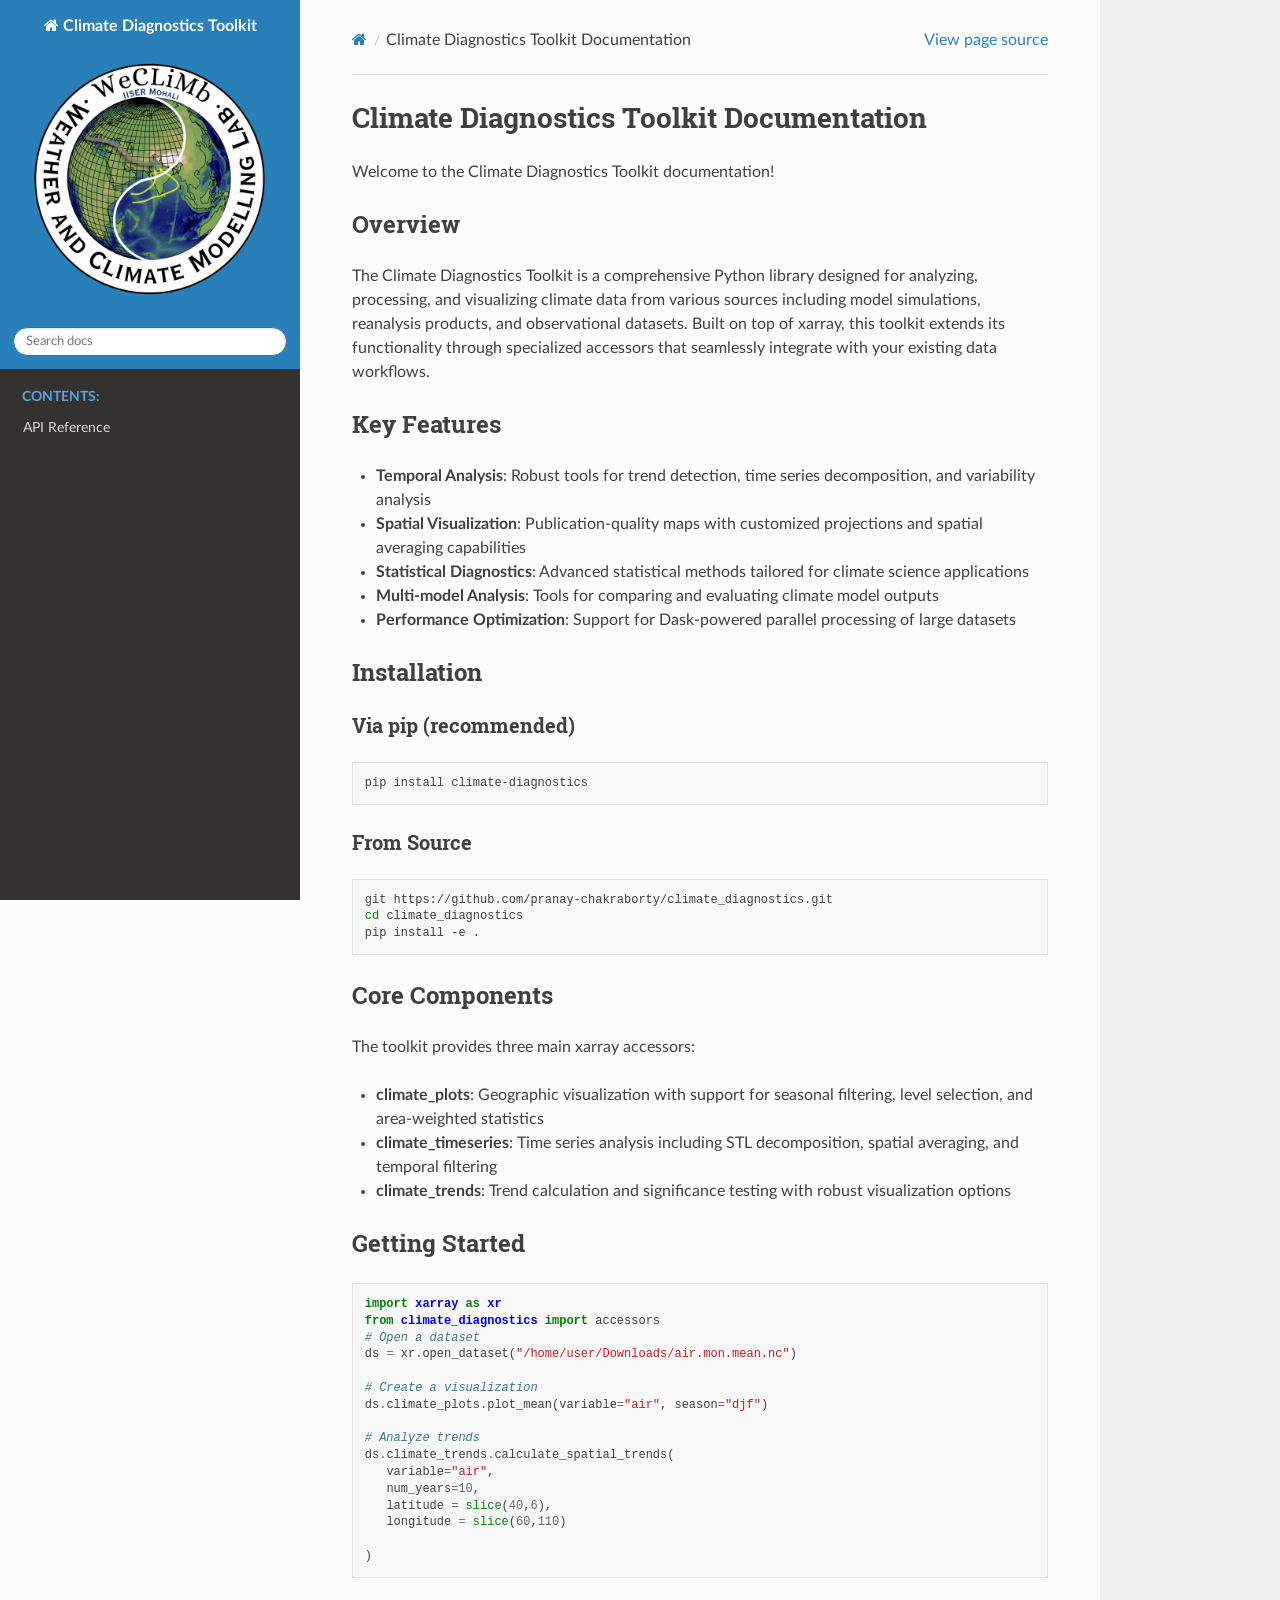
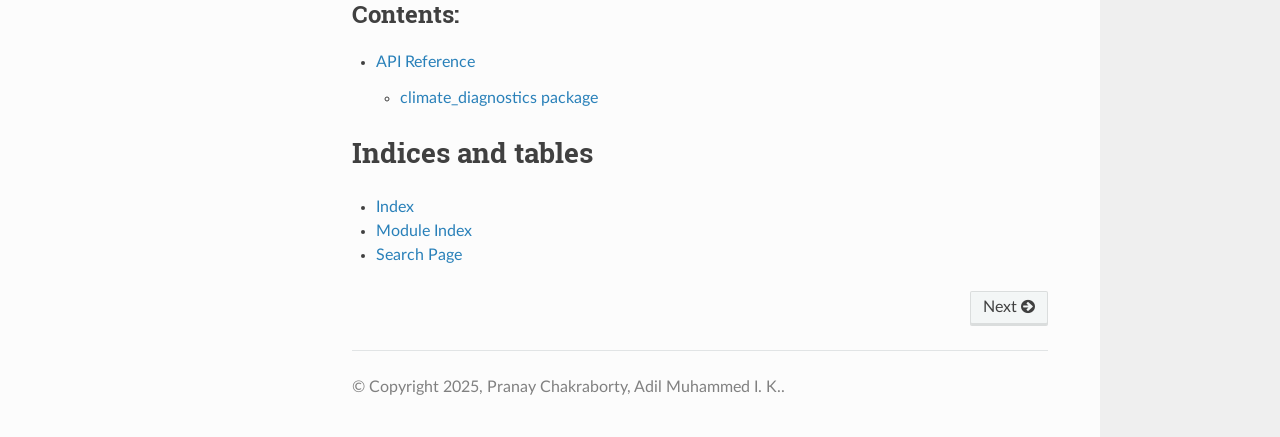
==== commit 07b51c1a: "deploy: 84e5cde6131eed6ad48081d6f8ff29edfc2f002d" ====
--- a/index.html
+++ b/index.html
@@ -6,14 +6,14 @@
   <meta charset="utf-8" /><meta name="viewport" content="width=device-width, initial-scale=1" />
 
   <meta name="viewport" content="width=device-width, initial-scale=1.0" />
-  <title>Climate Diagnostics Toolkit Documentation &mdash; Climate Diagnostics Toolkit 0.1.0 documentation</title>
+  <title>Climate Diagnostics Toolkit Documentation &mdash; Climate Diagnostics Toolkit 0.2.1 documentation</title>
       <link rel="stylesheet" type="text/css" href="_static/pygments.css?v=b86133f3" />
       <link rel="stylesheet" type="text/css" href="_static/css/theme.css?v=e59714d7" />
 
   
       <script src="_static/jquery.js?v=5d32c60e"></script>
       <script src="_static/_sphinx_javascript_frameworks_compat.js?v=2cd50e6c"></script>
-      <script src="_static/documentation_options.js?v=01f34227"></script>
+      <script src="_static/documentation_options.js?v=37f418d5"></script>
       <script src="_static/doctools.js?v=9bcbadda"></script>
       <script src="_static/sphinx_highlight.js?v=dc90522c"></script>
     <script src="_static/js/theme.js"></script>
@@ -98,8 +98,8 @@
 </section>
 <section id="from-source">
 <h3>From Source<a class="headerlink" href="#from-source" title="Link to this heading"></a></h3>
-<div class="highlight-bash notranslate"><div class="highlight"><pre><span></span>git<span class="w"> </span>https://github.com/pranay-chakraborty/climate_diagnostics_toolkit.git
-<span class="nb">cd</span><span class="w"> </span>climate_diagnostics_toolkit
+<div class="highlight-bash notranslate"><div class="highlight"><pre><span></span>git<span class="w"> </span>https://github.com/pranay-chakraborty/climate_diagnostics.git
+<span class="nb">cd</span><span class="w"> </span>climate_diagnostics
 pip<span class="w"> </span>install<span class="w"> </span>-e<span class="w"> </span>.
 </pre></div>
 </div>
